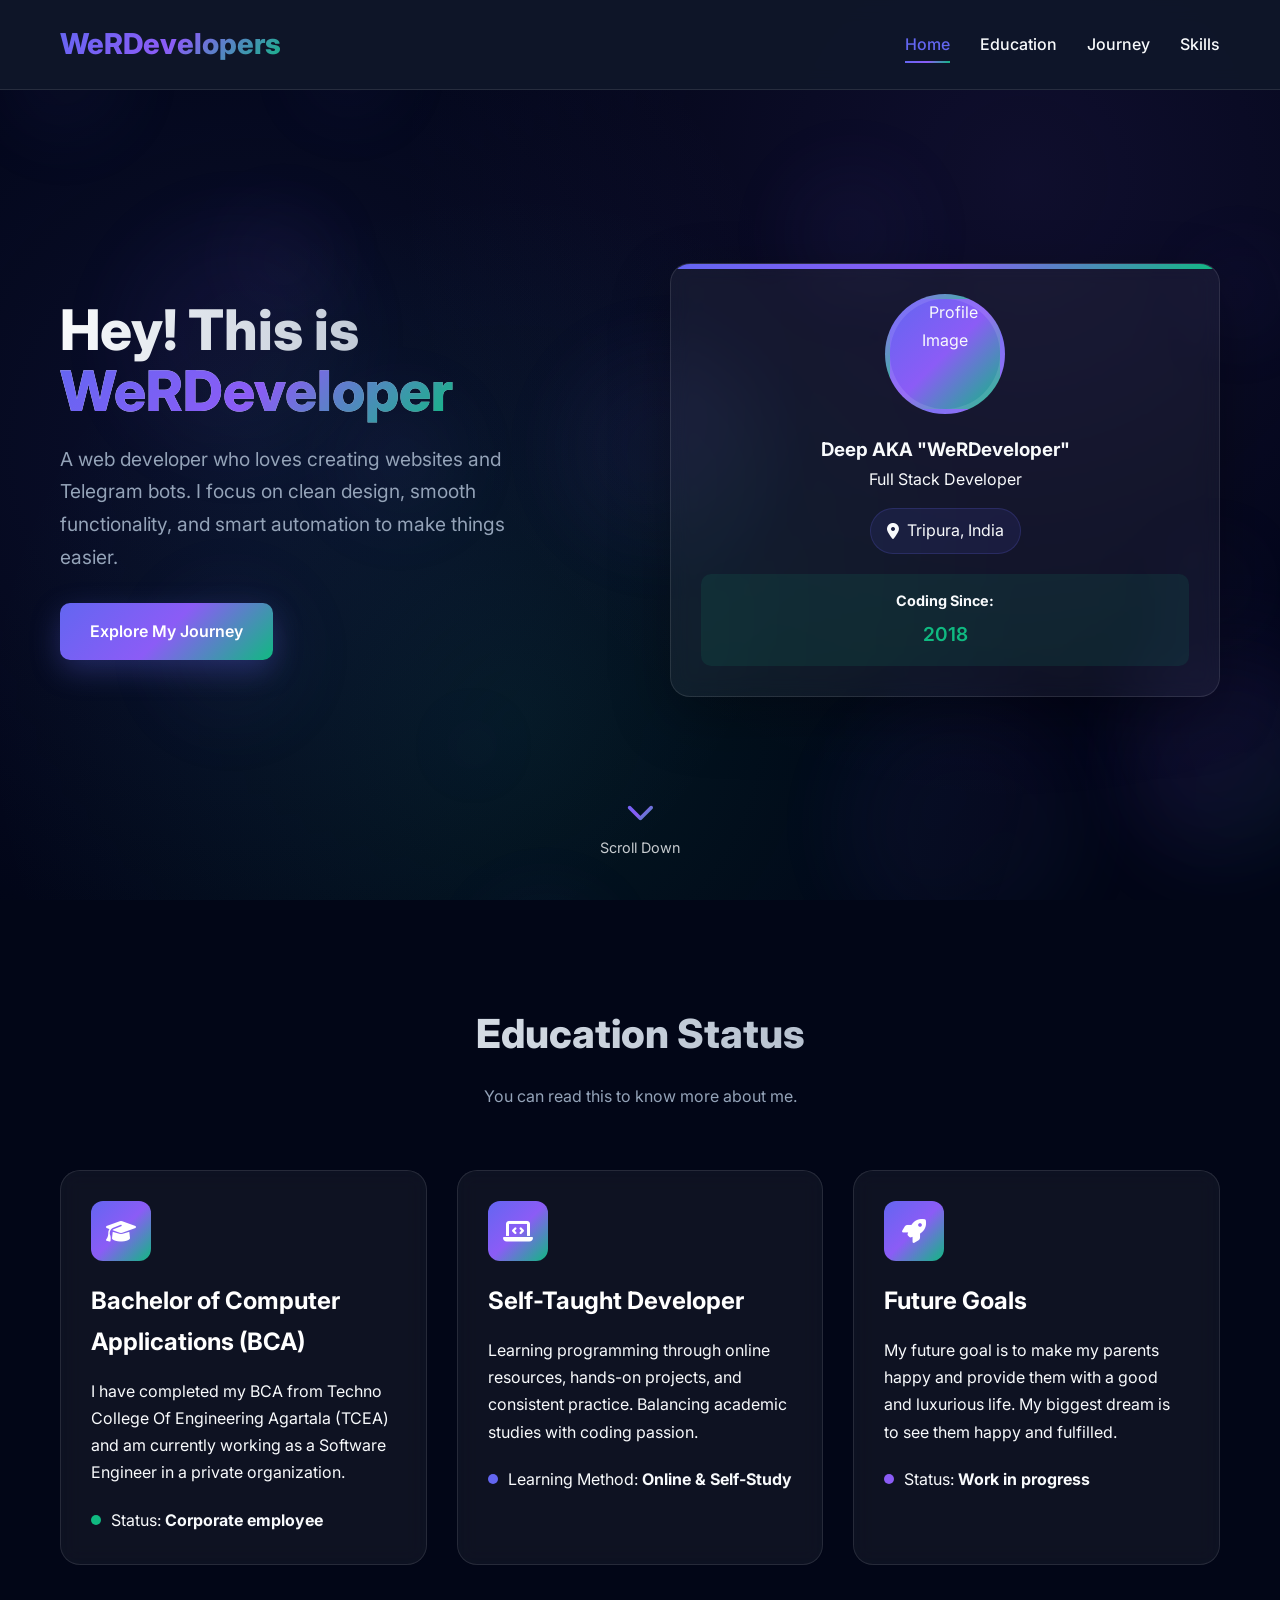
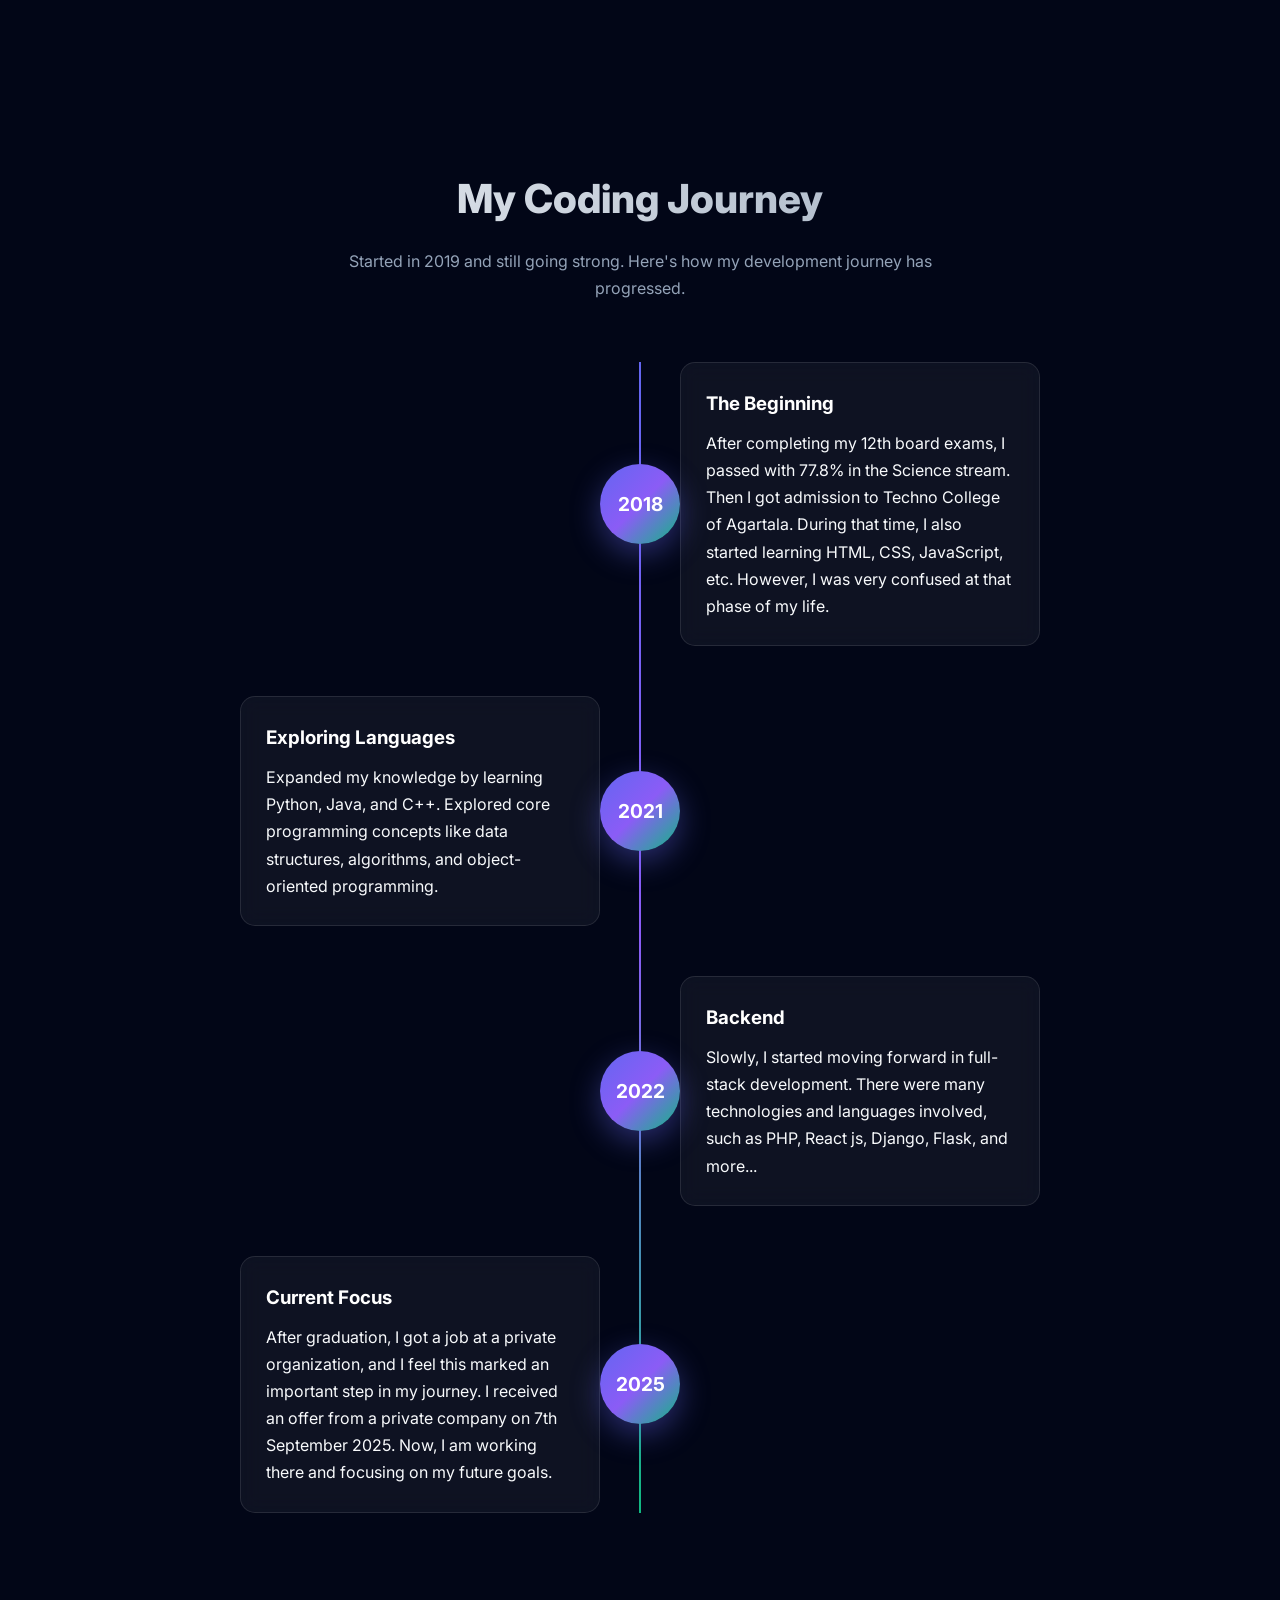
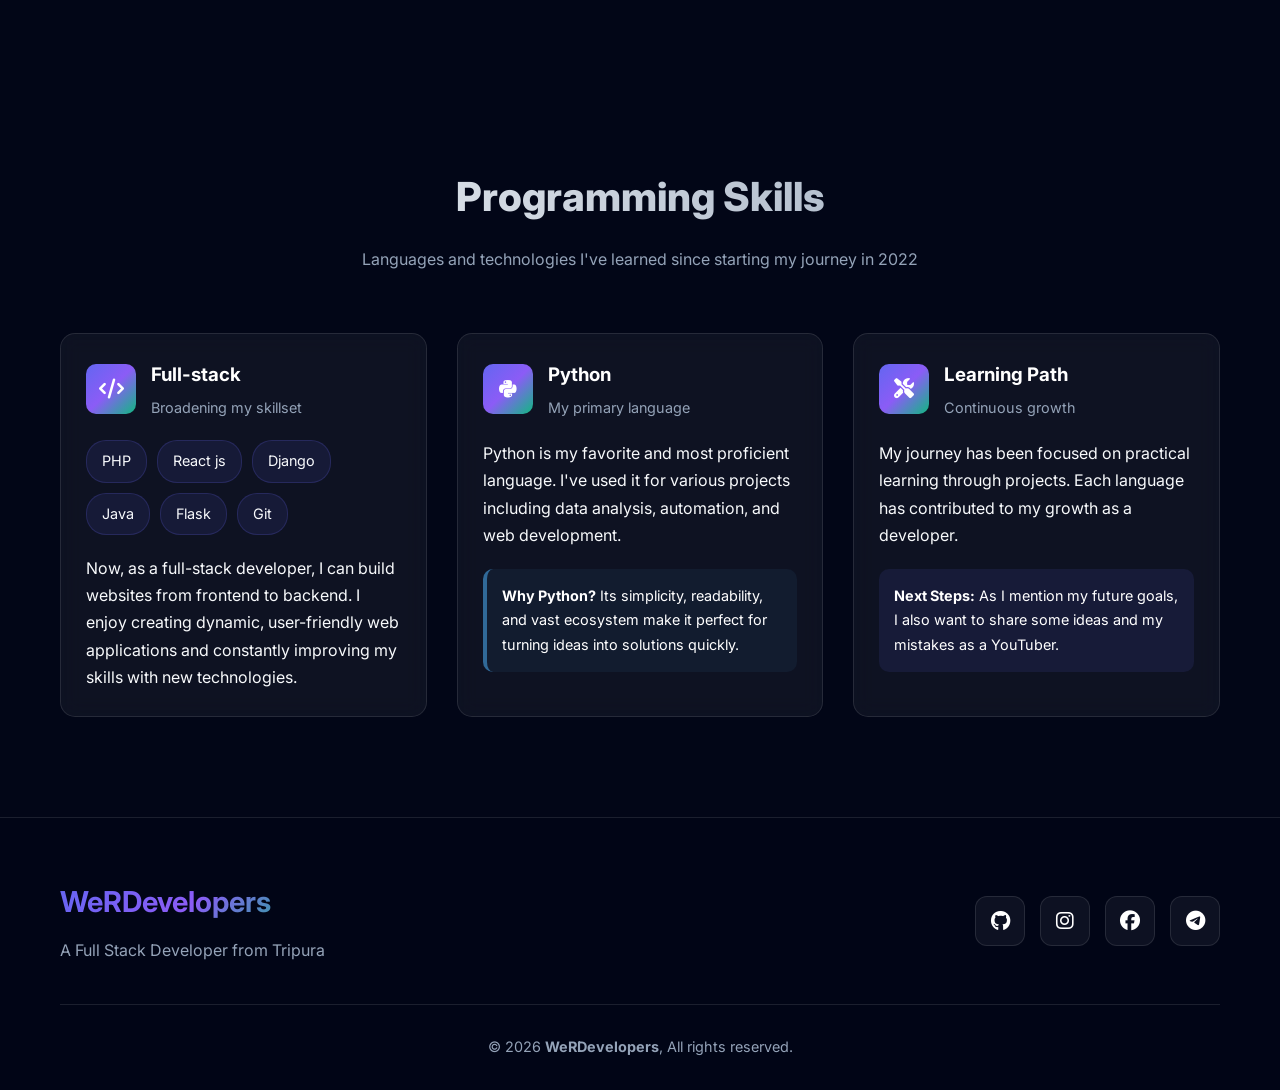
==== index.html @ 5cdbb0df "Add files via upload" ====
<!--This code was created by @WerDeveloper.
Unauthorized copying, distribution, or modification of this code, in whole or in part, is strictly prohibited without prior written permission.
Please do not remove or alter the credit to the original creator. If you wish to use this code for personal or commercial purposes, kindly contact the creator for permissions.
Thank you for respecting the work and effort that went into creating this code. -->

<!DOCTYPE html>
<html lang="en">

<head>
    <meta charset="UTF-8">
    <meta name="viewport" content="width=device-width, initial-scale=1.0">
    <title>WeRdevelopers</title>
    <link rel="icon" type="image/png" href="https://i.ibb.co/QvmxvDz3/6e098dd3-a2f7-4d04-9130-b9952be96389.png">
    <link rel="stylesheet" href="https://cdnjs.cloudflare.com/ajax/libs/font-awesome/6.5.1/css/all.min.css">
    <link href="https://fonts.googleapis.com/css2?family=Inter:wght@300;400;500;600;700;800&display=swap"rel="stylesheet">
    <link rel="stylesheet" href="style.css">
</head>

<body>
    <div class="background-animation"></div>
    <div class="floating-elements" id="floatingElements"></div>
    <nav id="mainNav">
        <div class="container nav-container">
            <a href="#" class="logo">WeRDevelopers</a>
            <div class="nav-links">
                <a href="#home">Home</a>
                <a href="#education">Education</a>
                <a href="#journey">Journey</a>
                <a href="#skills">Skills</a>
            </div>
            <button class="mobile-menu-toggle" id="mobileMenuToggle" aria-label="Toggle mobile menu">
                <span></span>
                <span></span>
                <span></span>
            </button>
        </div>

        <div class="mobile-nav" id="mobileNav">
            <a href="#home" onclick="closeMobileMenu()">
                <i class="fas fa-home"></i> Home
            </a>
            <a href="#education" onclick="closeMobileMenu()">
                <i class="fas fa-graduation-cap"></i> Education
            </a>
            <a href="#journey" onclick="closeMobileMenu()">
                <i class="fas fa-road"></i> Journey
            </a>
            <a href="#skills" onclick="closeMobileMenu()">
                <i class="fas fa-code"></i> Skills
            </a>
        </div>

        <div class="mobile-overlay" id="mobileOverlay" onclick="closeMobileMenu()"></div>
    </nav>

    <section id="home" class="hero">
        <div class="container">
            <div class="hero-content">
                <div class="hero-text fade-in">
                    <h1>Hey! This is <span>WeRDeveloper</span></h1>
                    <p>A web developer who loves creating websites and Telegram bots. I focus on clean design, smooth functionality, and smart automation to make things easier.</p>
                    <a href="#journey" class="cta-button">Explore My Journey</a>
                </div>
                <div class="hero-visual fade-in">
                    <div class="floating-card">
                        <div class="card-content">
                            <div class="profile-avatar">
                                <img src="https://i.ibb.co/QvmxvDz3/6e098dd3-a2f7-4d04-9130-b9952be96389.png" alt="Profile Image">
                            </div>
                            <h3>Deep AKA "WeRDeveloper"</h3>
                            <p>Full Stack Developer</p>
                            <div class="location-chip">
                                <i class="fas fa-map-marker-alt"></i>
                                <span>Tripura, India</span>
                            </div>
                            <div
                                style="margin-top: 20px; padding: 15px; background: rgba(16, 185, 129, 0.1); border-radius: 10px; width: 100%;">
                                <p style="font-size: 0.9rem; margin-bottom: 5px;"><strong>Coding Since:</strong></p>
                                <p style="font-size: 1.2rem; font-weight: 600; color: var(--accent);">2018</p>
                            </div>
                        </div>
                    </div>
                </div>
            </div>
        </div>

        <div class="scroll-down">
            <a href="#education">
                <i class="fas fa-chevron-down"></i>
                <span>Scroll Down</span>
            </a>
        </div>
    </section>

    <section id="education" class="education">
        <div class="container">
            <div class="section-title fade-in">
                <h2>Education Status</h2>
                <p>You can read this to know more about me.</p>
            </div>
            <div class="cards-grid">
                <div class="glass-card fade-in">
                    <div class="card-icon">
                        <i class="fas fa-graduation-cap"></i>
                    </div>
                    <h3 class="card-title">Bachelor of Computer Applications (BCA)</h3>
                    <p>I have completed my BCA from Techno College Of Engineering Agartala (TCEA) and am currently working as a Software Engineer in a private organization.</p>
                    <div style="margin-top: 20px; display: flex; align-items: center; gap: 10px;">
                        <div style="width: 10px; height: 10px; background: var(--accent); border-radius: 50%;"></div>
                        <span>Status: <strong>Corporate employee</strong></span>
                    </div>
                </div>

                <div class="glass-card fade-in">
                    <div class="card-icon">
                        <i class="fas fa-laptop-code"></i>
                    </div>
                    <h3 class="card-title">Self-Taught Developer</h3>
                    <p>Learning programming through online resources, hands-on projects, and consistent practice.
                        Balancing academic studies with coding passion.</p>
                    <div style="margin-top: 20px; display: flex; align-items: center; gap: 10px;">
                        <div style="width: 10px; height: 10px; background: var(--primary); border-radius: 50%;"></div>
                        <span>Learning Method: <strong>Online & Self-Study</strong></span>
                    </div>
                </div>

                <div class="glass-card fade-in">
                    <div class="card-icon">
                        <i class="fas fa-rocket"></i>
                    </div>
                    <h3 class="card-title">Future Goals</h3>
                    <p>My future goal is to make my parents happy and provide them with a good and luxurious life. My biggest dream is to see them happy and fulfilled.</p>
                    <div style="margin-top: 20px; display: flex; align-items: center; gap: 10px;">
                        <div style="width: 10px; height: 10px; background: var(--secondary); border-radius: 50%;"></div>
                        <span>Status: <strong>Work in progress</strong></span>
                    </div>
                </div>

            </div>
        </div>
    </section>

    <section id="journey" class="journey">
        <div class="container">
            <div class="section-title fade-in">
                <h2>My Coding Journey</h2>
                <p>Started in 2019 and still going strong. Here's how my development journey has progressed.</p>
            </div>

            <div class="journey-timeline">
                <div class="timeline-item fade-in">
                    <div class="timeline-year">2018</div>
                    <div class="timeline-content">
                        <h3 style="margin-bottom: 10px; color: white;">The Beginning</h3>
                        <p>After completing my 12th board exams, I passed with 77.8% in the Science stream. Then I got admission to Techno College of Agartala. During that time, I also started learning HTML, CSS, JavaScript, etc. However, I was very confused at that phase of my life.</p>
                    </div>
                </div>
                <div class="timeline-item fade-in">
                    <div class="timeline-year">2021</div>
                    <div class="timeline-content">
                        <h3 style="margin-bottom: 10px; color: white;">Exploring Languages</h3>
                        <p>Expanded my knowledge by learning Python, Java, and C++. Explored core programming concepts
                            like data structures, algorithms, and object-oriented programming.</p>
                    </div>
                </div>
                <div class="timeline-item fade-in">
                    <div class="timeline-year">2022</div>
                    <div class="timeline-content">
                        <h3 style="margin-bottom: 10px; color: white;">Backend</h3>
                        <p>Slowly, I started moving forward in full-stack development. There were many technologies and languages involved, such as PHP, React js, Django, Flask, and more...</p>
                    </div>
                </div>
                <div class="timeline-item fade-in">
                    <div class="timeline-year">2025</div>
                    <div class="timeline-content">
                        <h3 style="margin-bottom: 10px; color: white;">Current Focus</h3>
                        <p>After graduation, I got a job at a private organization, and I feel this marked an important step in my journey. I received an offer from a private company on 7th September 2025. Now, I am working there and focusing on my future goals.</p>
                    </div>
                </div>
            </div>
        </div>
    </section>

    <section id="skills" class="skills">
        <div class="container">
            <div class="section-title fade-in">
                <h2>Programming Skills</h2>
                <p>Languages and technologies I've learned since starting my journey in 2022</p>
            </div>

            <div class="skills-container">

                <div class="skill-category fade-in">
                    <div class="skill-header">
                        <div class="skill-icon">
                            <i class="fas fa-code"></i>
                        </div>
                        <div>
                            <h3 style="color: white; margin-bottom: 5px;">Full-stack</h3>
                            <p style="color: var(--gray); font-size: 0.9rem;">Broadening my skillset</p>
                        </div>
                    </div>
                    <div class="skill-items">
                        <div class="skill-item">PHP</div>
                        <div class="skill-item">React js</div>
                        <div class="skill-item">Django</div>
                        <div class="skill-item">Java</div>
                        <div class="skill-item">Flask</div>
                        <div class="skill-item">Git</div>
                    </div>
                    <p style="margin-top: 20px;">Now, as a full-stack developer, I can build websites from frontend to backend. I enjoy creating dynamic, user-friendly web applications and constantly improving my skills with new technologies.</p>
                </div>

                <div class="skill-category fade-in">
                    <div class="skill-header">
                        <div class="skill-icon">
                            <i class="fab fa-python"></i>
                        </div>
                        <div>
                            <h3 style="color: white; margin-bottom: 5px;">Python</h3>
                            <p style="color: var(--gray); font-size: 0.9rem;">My primary language</p>
                        </div>
                    </div>
                    <p>Python is my favorite and most proficient language. I've used it for various projects including
                        data analysis, automation, and web development.</p>
                    <div
                        style="margin-top: 20px; padding: 15px; background: rgba(48, 105, 152, 0.1); border-radius: 10px; border-left: 4px solid var(--python-blue);">
                        <p style="font-size: 0.9rem; color: white;"><strong>Why Python?</strong> Its simplicity,
                            readability, and vast ecosystem make it perfect for turning ideas into solutions quickly.
                        </p>
                    </div>
                </div>

                <div class="skill-category fade-in">
                    <div class="skill-header">
                        <div class="skill-icon">
                            <i class="fas fa-tools"></i>
                        </div>
                        <div>
                            <h3 style="color: white; margin-bottom: 5px;">Learning Path</h3>
                            <p style="color: var(--gray); font-size: 0.9rem;">Continuous growth</p>
                        </div>
                    </div>
                    <p>My journey has been focused on practical learning through projects. Each language has contributed
                        to my growth as a developer.</p>
                    <div
                        style="margin-top: 20px; padding: 15px; background: rgba(99, 102, 241, 0.1); border-radius: 10px;">
                        <p style="font-size: 0.9rem; color: white;"><strong>Next Steps:</strong> As I mention my future goals, I also want to share some ideas and my mistakes as a YouTuber.</p>
                    </div>
                </div>
            </div>
        </div>
    </section>

    <footer>
        <div class="container">
            <div class="footer-content">
                <div>
                    <h2 style="font-size: 1.8rem; margin-bottom: 10px; background: var(--gradient-1); -webkit-background-clip: text; background-clip: text; color: transparent;">
                        <a href="https://www.youtube.com/@WeRdevelopers" style="text-decoration: none; color: inherit;">WeRDevelopers</a></h2>
                    <p style="color: var(--gray);">A Full Stack Developer from Tripura</p>
                </div>
                <div class="social-links">
                    <a href="#" class="social-link"><i class="fab fa-github"></i></a>
                    <a href="#" class="social-link"><i class="fab fa-instagram"></i></a>
                    <a href="#" class="social-link"><i class="fab fa-facebook"></i></a>
                    <a href="https://telegram.me/WeRdevelopers" class="social-link"><i class="fab fa-telegram"></i></a>
                </div>
            </div>
            <div class="copyright">
                <p>&copy;
                    <script>document.write(new Date().getFullYear())</script> <b>WeRDevelopers</b>, All rights reserved.
                </p>
            </div>
        </div>
    </footer>

    <button class="scroll-to-top" id="scrollToTop" aria-label="Scroll to top">
        <i class="fas fa-chevron-up"></i>
    </button>

<script src="script.js"></script>

</body>
</html>

<!--This code was created by @WerDeveloper.
Unauthorized copying, distribution, or modification of this code, in whole or in part, is strictly prohibited without prior written permission.
Please do not remove or alter the credit to the original creator. If you wish to use this code for personal or commercial purposes, kindly contact the creator for permissions.
Thank you for respecting the work and effort that went into creating this code. -->
---- style.css ----
/* This code was created by @WerDeveloper.
Unauthorized copying, distribution, or modification of this code, in whole or in part, is strictly prohibited without prior written permission.
Please do not remove or alter the credit to the original creator. If you wish to use this code for personal or commercial purposes, kindly contact the creator for permissions.
Thank you for respecting the work and effort that went into creating this code. */

:root {
    --primary: #6366f1;
    --primary-dark: #4f46e5;
    --secondary: #8b5cf6;
    --accent: #10b981;
    --dark: #0f172a;
    --darker: #020617;
    --light: #f8fafc;
    --gray: #94a3b8;
    --glass: rgba(255, 255, 255, 0.05);
    --glass-border: rgba(255, 255, 255, 0.1);
    --python-yellow: #ffd43b;
    --python-blue: #306998;
    --gradient-1: linear-gradient(135deg, #6366f1, #8b5cf6, #10b981);
    --gradient-2: linear-gradient(135deg, rgba(99, 102, 241, 0.1), rgba(139, 92, 246, 0.1));
}

* {
    margin: 0;
    padding: 0;
    box-sizing: border-box;
}

html {
    scroll-behavior: smooth;
}

body {
    font-family: 'Inter', sans-serif;
    background-color: var(--darker);
    color: var(--light);
    line-height: 1.7;
    overflow-x: hidden;
}

#securityPopup {
    position: fixed;
    top: 50%;
    left: 50%;
    transform: translate(-50%, -50%);
    background: var(--dark);
    border: 2px solid var(--primary);
    border-radius: 15px;
    padding: 30px;
    z-index: 99999;
    box-shadow: 0 20px 60px rgba(0, 0, 0, 0.5);
    backdrop-filter: blur(10px);
    width: 90%;
    max-width: 400px;
    text-align: center;
    animation: popupFadeIn 0.3s ease-out;
}

#securityPopupOverlay {
    position: fixed;
    top: 0;
    left: 0;
    width: 100%;
    height: 100%;
    background: rgba(0, 0, 0, 0.7);
    backdrop-filter: blur(5px);
    z-index: 99998;
    animation: overlayFadeIn 0.3s ease-out;
}

@keyframes popupFadeIn {
    from {
        opacity: 0;
        transform: translate(-50%, -50%) scale(0.9);
    }

    to {
        opacity: 1;
        transform: translate(-50%, -50%) scale(1);
    }
}

@keyframes overlayFadeIn {
    from {
        opacity: 0;
    }

    to {
        opacity: 1;
    }
}

.background-animation {
    position: fixed;
    top: 0;
    left: 0;
    width: 100%;
    height: 100%;
    z-index: -1;
    background: radial-gradient(circle at 20% 50%, rgba(99, 102, 241, 0.1) 0%, transparent 50%),
        radial-gradient(circle at 80% 20%, rgba(139, 92, 246, 0.1) 0%, transparent 50%),
        radial-gradient(circle at 40% 80%, rgba(16, 185, 129, 0.1) 0%, transparent 50%);
}

.floating-elements {
    position: fixed;
    top: 0;
    left: 0;
    width: 100%;
    height: 100%;
    z-index: -1;
    overflow: hidden;
}

.floating-element {
    position: absolute;
    border-radius: 50%;
    background: var(--gradient-1);
    opacity: 0.05;
    filter: blur(40px);
}

.container {
    max-width: 1200px;
    margin: 0 auto;
    padding: 0 20px;
}

nav {
    position: fixed;
    top: 0;
    width: 100%;
    z-index: 1000;
    padding: 20px 0;
    background: rgba(15, 23, 42, 0.95);
    backdrop-filter: blur(10px);
    border-bottom: 1px solid var(--glass-border);
    transition: all 0.3s ease;
}

nav.scrolled {
    background: rgba(15, 23, 42, 0.98);
    box-shadow: 0 5px 20px rgba(0, 0, 0, 0.2);
    padding: 15px 0;
}

.nav-container {
    display: flex;
    justify-content: space-between;
    align-items: center;
}

.logo {
    font-weight: 800;
    font-size: 1.8rem;
    background: var(--gradient-1);
    -webkit-background-clip: text;
    background-clip: text;
    color: transparent;
    text-decoration: none;
    z-index: 1001;
}

.nav-links {
    display: flex;
    gap: 30px;
}

.nav-links a {
    color: var(--light);
    text-decoration: none;
    font-weight: 500;
    transition: all 0.3s ease;
    position: relative;
    padding: 5px 0;
}

.nav-links a:hover {
    color: var(--primary);
}

.nav-links a::after {
    content: '';
    position: absolute;
    bottom: 0;
    left: 0;
    width: 0;
    height: 2px;
    background: var(--gradient-1);
    transition: width 0.3s ease;
}

.nav-links a:hover::after {
    width: 100%;
}

.mobile-menu-toggle {
    display: none;
    flex-direction: column;
    justify-content: space-between;
    width: 30px;
    height: 21px;
    background: transparent;
    border: none;
    cursor: pointer;
    padding: 0;
    z-index: 1001;
}

.mobile-menu-toggle span {
    width: 100%;
    height: 3px;
    background: var(--light);
    border-radius: 3px;
    transition: all 0.3s ease;
}

.mobile-menu-toggle.active span:nth-child(1) {
    transform: rotate(45deg) translate(6px, 6px);
}

.mobile-menu-toggle.active span:nth-child(2) {
    opacity: 0;
}

.mobile-menu-toggle.active span:nth-child(3) {
    transform: rotate(-45deg) translate(6px, -6px);
}

.mobile-nav {
    position: fixed;
    top: 0;
    right: -100%;
    width: 280px;
    height: 100vh;
    background: rgba(15, 23, 42, 0.98);
    backdrop-filter: blur(10px);
    border-left: 1px solid var(--glass-border);
    padding: 100px 30px 40px;
    z-index: 1000;
    transition: right 0.4s cubic-bezier(0.4, 0, 0.2, 1);
    display: flex;
    flex-direction: column;
    gap: 25px;
}

.mobile-nav.active {
    right: 0;
}

.mobile-nav a {
    color: var(--light);
    text-decoration: none;
    font-size: 1.2rem;
    font-weight: 500;
    padding: 12px 20px;
    border-radius: 10px;
    transition: all 0.3s ease;
    display: flex;
    align-items: center;
    gap: 15px;
}

.mobile-nav a i {
    width: 25px;
    text-align: center;
    color: var(--primary);
}

.mobile-nav a:hover {
    background: rgba(99, 102, 241, 0.1);
    color: var(--primary);
    transform: translateX(5px);
}

.mobile-overlay {
    position: fixed;
    top: 0;
    left: 0;
    width: 100%;
    height: 100%;
    background: rgba(0, 0, 0, 0.5);
    backdrop-filter: blur(3px);
    z-index: 999;
    opacity: 0;
    visibility: hidden;
    transition: all 0.3s ease;
}

.mobile-overlay.active {
    opacity: 1;
    visibility: visible;
}

.hero {
    padding: 160px 0 100px;
    position: relative;
    min-height: 100vh;
    display: flex;
    align-items: center;
}

.hero-content {
    display: grid;
    grid-template-columns: 1fr 1fr;
    gap: 60px;
    align-items: center;
}

.hero-text h1 {
    font-size: 3.5rem;
    font-weight: 800;
    line-height: 1.1;
    margin-bottom: 20px;
    background: linear-gradient(to right, #f8fafc, #94a3b8);
    -webkit-background-clip: text;
    background-clip: text;
    color: transparent;
}

.hero-text h1 span {
    background: var(--gradient-1);
    -webkit-background-clip: text;
    background-clip: text;
    color: transparent;
}

.hero-text p {
    font-size: 1.2rem;
    color: var(--gray);
    margin-bottom: 30px;
    max-width: 90%;
}

.cta-button {
    display: inline-block;
    padding: 15px 30px;
    background: var(--gradient-1);
    color: white;
    text-decoration: none;
    border-radius: 10px;
    font-weight: 600;
    font-size: 1rem;
    transition: all 0.3s ease;
    box-shadow: 0 10px 30px rgba(99, 102, 241, 0.3);
    border: none;
    cursor: pointer;
}

.cta-button:hover {
    transform: translateY(-5px);
    box-shadow: 0 15px 40px rgba(99, 102, 241, 0.4);
}

.hero-visual {
    position: relative;
}

.floating-card {
    background: var(--glass);
    backdrop-filter: blur(10px);
    border-radius: 20px;
    padding: 30px;
    border: 1px solid var(--glass-border);
    box-shadow: 0 20px 60px rgba(0, 0, 0, 0.3);
    position: relative;
    overflow: hidden;
}

.floating-card::before {
    content: '';
    position: absolute;
    top: 0;
    left: 0;
    width: 100%;
    height: 5px;
    background: var(--gradient-1);
}

.card-content {
    display: flex;
    flex-direction: column;
    align-items: center;
    text-align: center;
}

.profile-avatar {
    width: 120px;
    height: 120px;
    border-radius: 50%;
    background: var(--gradient-1); /* optional gradient background */
    display: flex;
    align-items: center;
    justify-content: center;
    margin-bottom: 20px;
    border: 5px solid rgba(255, 255, 255, 0.1);
    overflow: hidden;
    transition: all 0.3s ease;
}

.profile-avatar img {
    width: 100%;
    height: 100%;
    border-radius: 50%;
    object-fit: cover;
    transition: all 0.3s ease;
}

/* Glowing effect on hover */
.profile-avatar:hover img {
    box-shadow: 0 0 20px 5px rgba(255, 255, 255, 0.7);
    transform: scale(1.05);
}


.location-chip {
    display: inline-flex;
    align-items: center;
    gap: 8px;
    background: rgba(99, 102, 241, 0.1);
    padding: 8px 16px;
    border-radius: 30px;
    margin-top: 15px;
    border: 1px solid rgba(99, 102, 241, 0.2);
}

.scroll-down {
    position: absolute;
    bottom: 40px;
    left: 50%;
    transform: translateX(-50%);
    z-index: 10;
    animation: bounce 2s infinite;
    transition: opacity 0.5s ease, visibility 0.5s ease, transform 0.5s ease;
}

.scroll-down a {
    display: flex;
    flex-direction: column;
    align-items: center;
    text-decoration: none;
    color: var(--light);
    transition: all 0.3s ease;
}

.scroll-down i {
    font-size: 1.8rem;
    margin-bottom: 10px;
    background: var(--gradient-1);
    -webkit-background-clip: text;
    background-clip: text;
    color: transparent;
}

.scroll-down span {
    font-size: 0.9rem;
    opacity: 0.8;
}

.scroll-down:hover i {
    transform: translateY(5px);
}

@keyframes bounce {

    0%,
    20%,
    50%,
    80%,
    100% {
        transform: translateX(-50%) translateY(0);
    }

    40% {
        transform: translateX(-50%) translateY(-10px);
    }

    60% {
        transform: translateX(-50%) translateY(-5px);
    }
}

.scroll-to-top {
    position: fixed;
    bottom: 30px;
    right: 30px;
    width: 50px;
    height: 50px;
    background: var(--gradient-1);
    border-radius: 50%;
    display: flex;
    align-items: center;
    justify-content: center;
    color: white;
    font-size: 1.3rem;
    cursor: pointer;
    z-index: 999;
    opacity: 0;
    visibility: hidden;
    transform: translateY(20px);
    transition: all 0.4s ease;
    box-shadow: 0 5px 15px rgba(99, 102, 241, 0.3);
    border: none;
}

.scroll-to-top.visible {
    opacity: 1;
    visibility: visible;
    transform: translateY(0);
}

.scroll-to-top:hover {
    transform: translateY(-5px);
    box-shadow: 0 10px 20px rgba(99, 102, 241, 0.4);
}

section {
    padding: 100px 0;
    position: relative;
}

.section-title {
    text-align: center;
    margin-bottom: 60px;
}

.section-title h2 {
    font-size: 2.5rem;
    font-weight: 800;
    margin-bottom: 15px;
    background: linear-gradient(to right, #f8fafc, #94a3b8);
    -webkit-background-clip: text;
    background-clip: text;
    color: transparent;
}

.section-title p {
    color: var(--gray);
    max-width: 600px;
    margin: 0 auto;
}

.cards-grid {
    display: grid;
    grid-template-columns: repeat(auto-fill, minmax(350px, 1fr));
    gap: 30px;
}

.glass-card {
    background: var(--glass);
    backdrop-filter: blur(10px);
    border-radius: 20px;
    padding: 30px;
    border: 1px solid var(--glass-border);
    transition: all 0.4s ease;
    position: relative;
    overflow: hidden;
}

.glass-card::before {
    content: '';
    position: absolute;
    top: 0;
    left: 0;
    width: 100%;
    height: 100%;
    background: var(--gradient-2);
    opacity: 0;
    transition: opacity 0.4s ease;
}

.glass-card:hover::before {
    opacity: 1;
}

.glass-card:hover {
    transform: translateY(-10px);
    border-color: rgba(99, 102, 241, 0.3);
}

.card-icon {
    width: 60px;
    height: 60px;
    border-radius: 12px;
    background: var(--gradient-1);
    display: flex;
    align-items: center;
    justify-content: center;
    font-size: 24px;
    margin-bottom: 20px;
    color: white;
}

.card-title {
    font-size: 1.5rem;
    font-weight: 700;
    margin-bottom: 15px;
    color: white;
}

.journey-timeline {
    position: relative;
    max-width: 800px;
    margin: 0 auto;
}

.journey-timeline::before {
    content: '';
    position: absolute;
    left: 50%;
    top: 0;
    bottom: 0;
    width: 2px;
    background: var(--gradient-1);
    transform: translateX(-50%);
}

.timeline-item {
    display: flex;
    margin-bottom: 50px;
    position: relative;
}

.timeline-item:nth-child(odd) {
    flex-direction: row-reverse;
}

.timeline-content {
    background: var(--glass);
    backdrop-filter: blur(10px);
    border-radius: 15px;
    padding: 25px;
    width: calc(50% - 40px);
    border: 1px solid var(--glass-border);
    position: relative;
}

.timeline-item:nth-child(odd) .timeline-content {
    margin-left: 40px;
}

.timeline-item:nth-child(even) .timeline-content {
    margin-right: 40px;
}

.timeline-year {
    position: absolute;
    top: 50%;
    width: 80px;
    height: 80px;
    border-radius: 50%;
    background: var(--gradient-1);
    display: flex;
    align-items: center;
    justify-content: center;
    font-weight: 700;
    font-size: 1.2rem;
    color: white;
    z-index: 1;
    transform: translateY(-50%);
    box-shadow: 0 10px 30px rgba(99, 102, 241, 0.4);
}

.timeline-item:nth-child(odd) .timeline-year {
    left: calc(50% - 40px);
}

.timeline-item:nth-child(even) .timeline-year {
    right: calc(50% - 40px);
}

/* Skills Section */
.skills-container {
    display: grid;
    grid-template-columns: repeat(auto-fill, minmax(300px, 1fr));
    gap: 30px;
}

.skill-category {
    background: var(--glass);
    backdrop-filter: blur(10px);
    border-radius: 15px;
    padding: 25px;
    border: 1px solid var(--glass-border);
}

.skill-header {
    display: flex;
    align-items: center;
    gap: 15px;
    margin-bottom: 20px;
}

.skill-icon {
    width: 50px;
    height: 50px;
    border-radius: 10px;
    background: var(--gradient-1);
    display: flex;
    align-items: center;
    justify-content: center;
    font-size: 20px;
    color: white;
}

.skill-items {
    display: flex;
    flex-wrap: wrap;
    gap: 10px;
}

.skill-item {
    background: rgba(99, 102, 241, 0.1);
    padding: 8px 15px;
    border-radius: 20px;
    font-size: 0.9rem;
    border: 1px solid rgba(99, 102, 241, 0.2);
    transition: all 0.3s ease;
}

.skill-item:hover {
    background: rgba(99, 102, 241, 0.2);
    transform: translateY(-3px);
}

.skill-item.python {
    background: linear-gradient(135deg, rgba(48, 105, 152, 0.2), rgba(255, 212, 59, 0.2));
    border-color: rgba(48, 105, 152, 0.3);
}

footer {
    background: rgba(2, 6, 23, 0.8);
    padding: 60px 0 30px;
    border-top: 1px solid var(--glass-border);
}

.footer-content {
    display: flex;
    justify-content: space-between;
    align-items: center;
    margin-bottom: 40px;
}

.social-links {
    display: flex;
    justify-content: center;
    align-items: center;
    gap: 15px;
}

.social-link {
    width: 50px;
    height: 50px;
    border-radius: 12px;
    background: var(--glass);
    display: flex;
    align-items: center;
    justify-content: center;
    color: white;
    font-size: 20px;
    transition: all 0.3s ease;
    border: 1px solid var(--glass-border);
}

.social-link:hover {
    background: var(--gradient-1);
    transform: translateY(-5px);
}

.copyright {
    text-align: center;
    color: var(--gray);
    font-size: 0.9rem;
    padding-top: 30px;
    border-top: 1px solid var(--glass-border);
}

@media (max-width: 1024px) {
    .hero-text h1 {
        font-size: 2.8rem;
    }

    .section-title h2 {
        font-size: 2.2rem;
    }

    .cards-grid,
    .skills-container {
        grid-template-columns: repeat(auto-fill, minmax(300px, 1fr));
    }

    .scroll-to-top {
        bottom: 20px;
        right: 20px;
    }
}

@media (max-width: 768px) {
    .mobile-menu-toggle {
        display: flex;
    }

    .nav-links {
        display: none;
    }

    .hero {
        padding: 140px 0 80px;
        min-height: 90vh;
    }

    .hero-content {
        grid-template-columns: 1fr;
        gap: 40px;
        text-align: center;
    }

    .hero-text h1 {
        font-size: 2.5rem;
    }

    .hero-text p {
        max-width: 100%;
        font-size: 1.1rem;
    }

    .scroll-down {
        bottom: 30px;
    }

    .scroll-down i {
        font-size: 1.5rem;
    }

    section {
        padding: 80px 0;
    }

    .section-title h2 {
        font-size: 2rem;
    }

    .section-title p {
        padding: 0 15px;
    }

    .cards-grid,
    .skills-container {
        grid-template-columns: 1fr;
    }

    .glass-card {
        padding: 25px;
    }

    .journey-timeline::before {
        left: 30px;
    }

    .timeline-item {
        flex-direction: row !important;
        margin-bottom: 40px;
    }

    .timeline-content {
        width: calc(100% - 100px);
        margin-left: 100px !important;
        margin-right: 0 !important;
    }

    .timeline-year {
        left: 30px !important;
        right: auto !important;
        transform: translateY(-50%);
        width: 70px;
        height: 70px;
        font-size: 1rem;
    }

    .footer-content {
        flex-direction: column;
        gap: 30px;
        text-align: center;
    }

    .scroll-to-top {
        width: 45px;
        height: 45px;
        font-size: 1.1rem;
    }
}

@media (max-width: 480px) {
    .hero {
        padding: 120px 0 60px;
        min-height: 85vh;
    }

    .hero-text h1 {
        font-size: 2rem;
    }

    .hero-text p {
        font-size: 1rem;
    }

    .floating-card {
        padding: 20px;
    }

    .profile-avatar {
        width: 100px;
        height: 100px;
        font-size: 40px;
    }

    .section-title h2 {
        font-size: 1.8rem;
    }

    .card-title {
        font-size: 1.3rem;
    }

    .glass-card {
        padding: 20px;
    }

    .timeline-content {
        padding: 20px;
    }

    .mobile-nav {
        width: 100%;
        padding: 100px 20px 40px;
    }

    .scroll-to-top {
        bottom: 15px;
        right: 15px;
        width: 40px;
        height: 40px;
        font-size: 1rem;
    }
}

a,
a:link,
a:visited,
a:hover,
a:active {
    text-decoration: none;
}

.fade-in {
    opacity: 0;
    transform: translateY(30px);
    transition: opacity 0.8s ease, transform 0.8s ease;
}

.fade-in.visible {
    opacity: 1;
    transform: translateY(0);

}

/* This code was created by @WerDeveloper.
Unauthorized copying, distribution, or modification of this code, in whole or in part, is strictly prohibited without prior written permission.
Please do not remove or alter the credit to the original creator. If you wish to use this code for personal or commercial purposes, kindly contact the creator for permissions.
Thank you for respecting the work and effort that went into creating this code. */
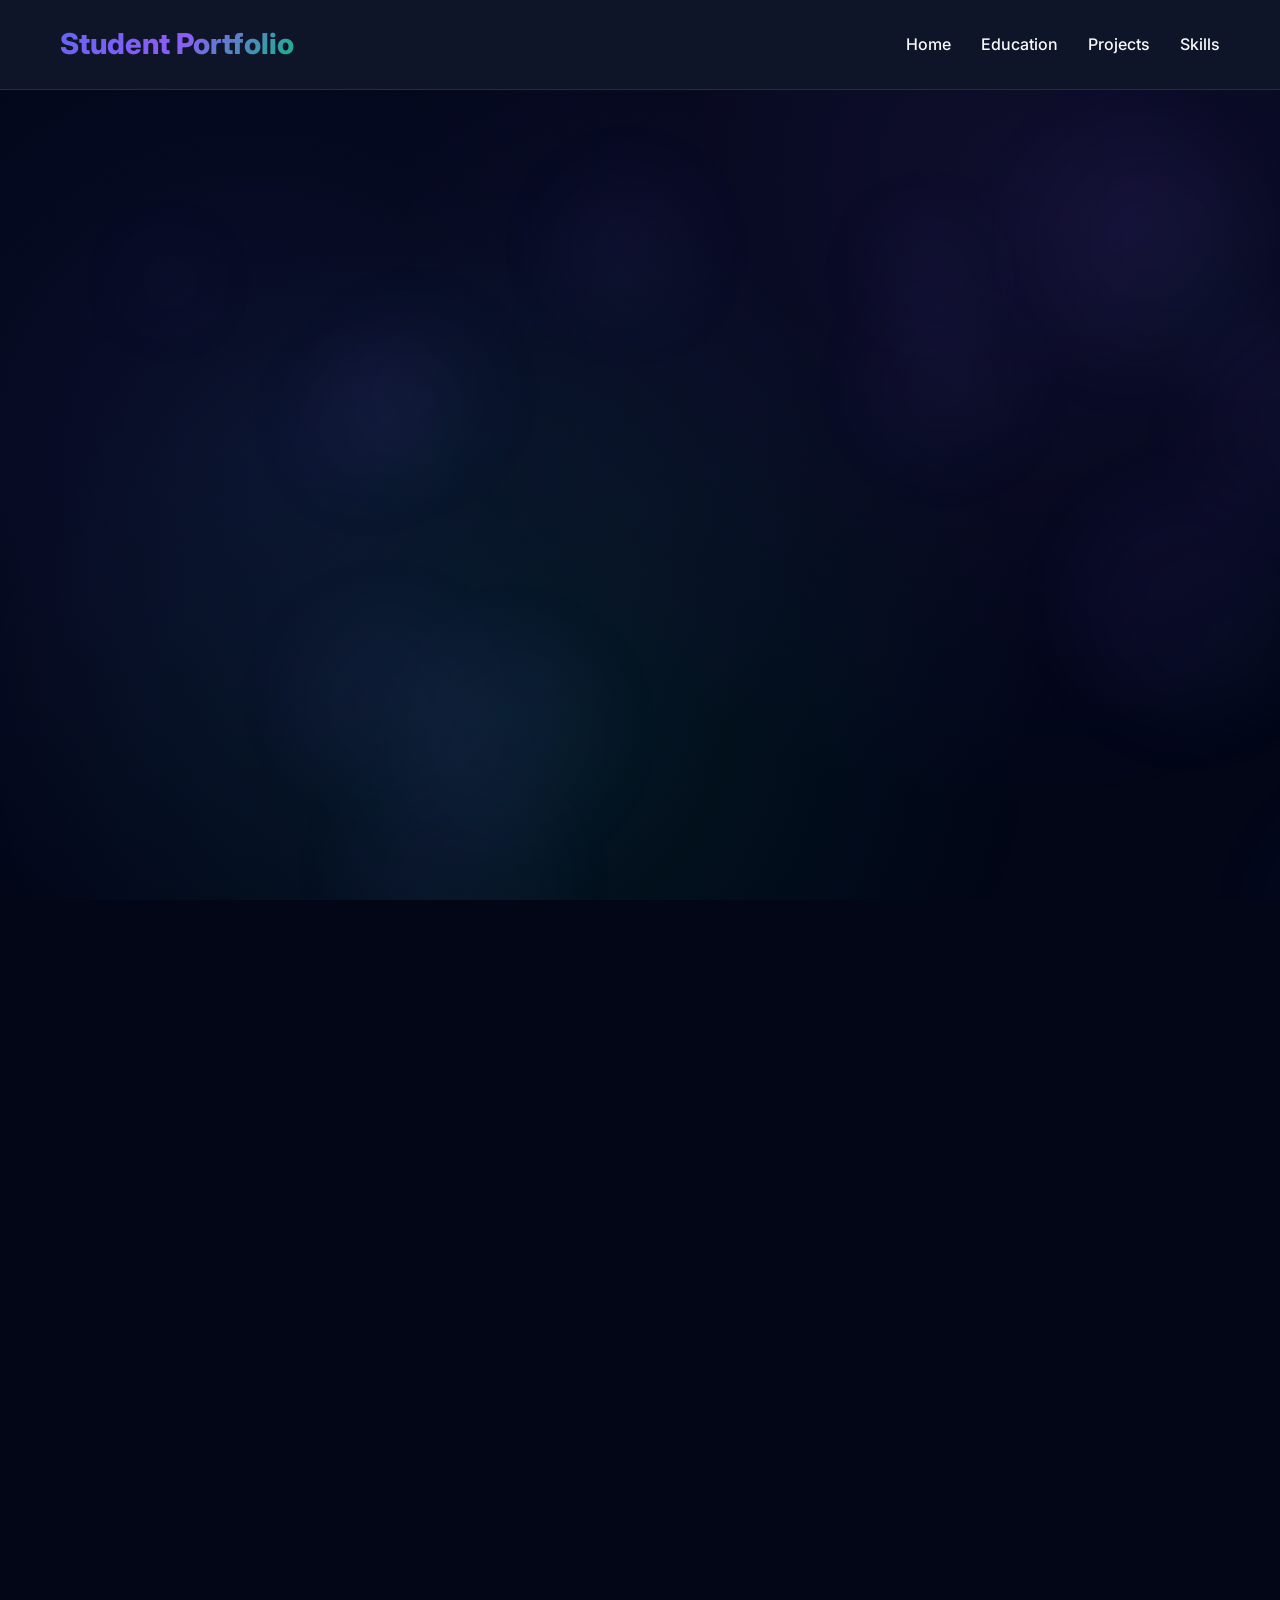
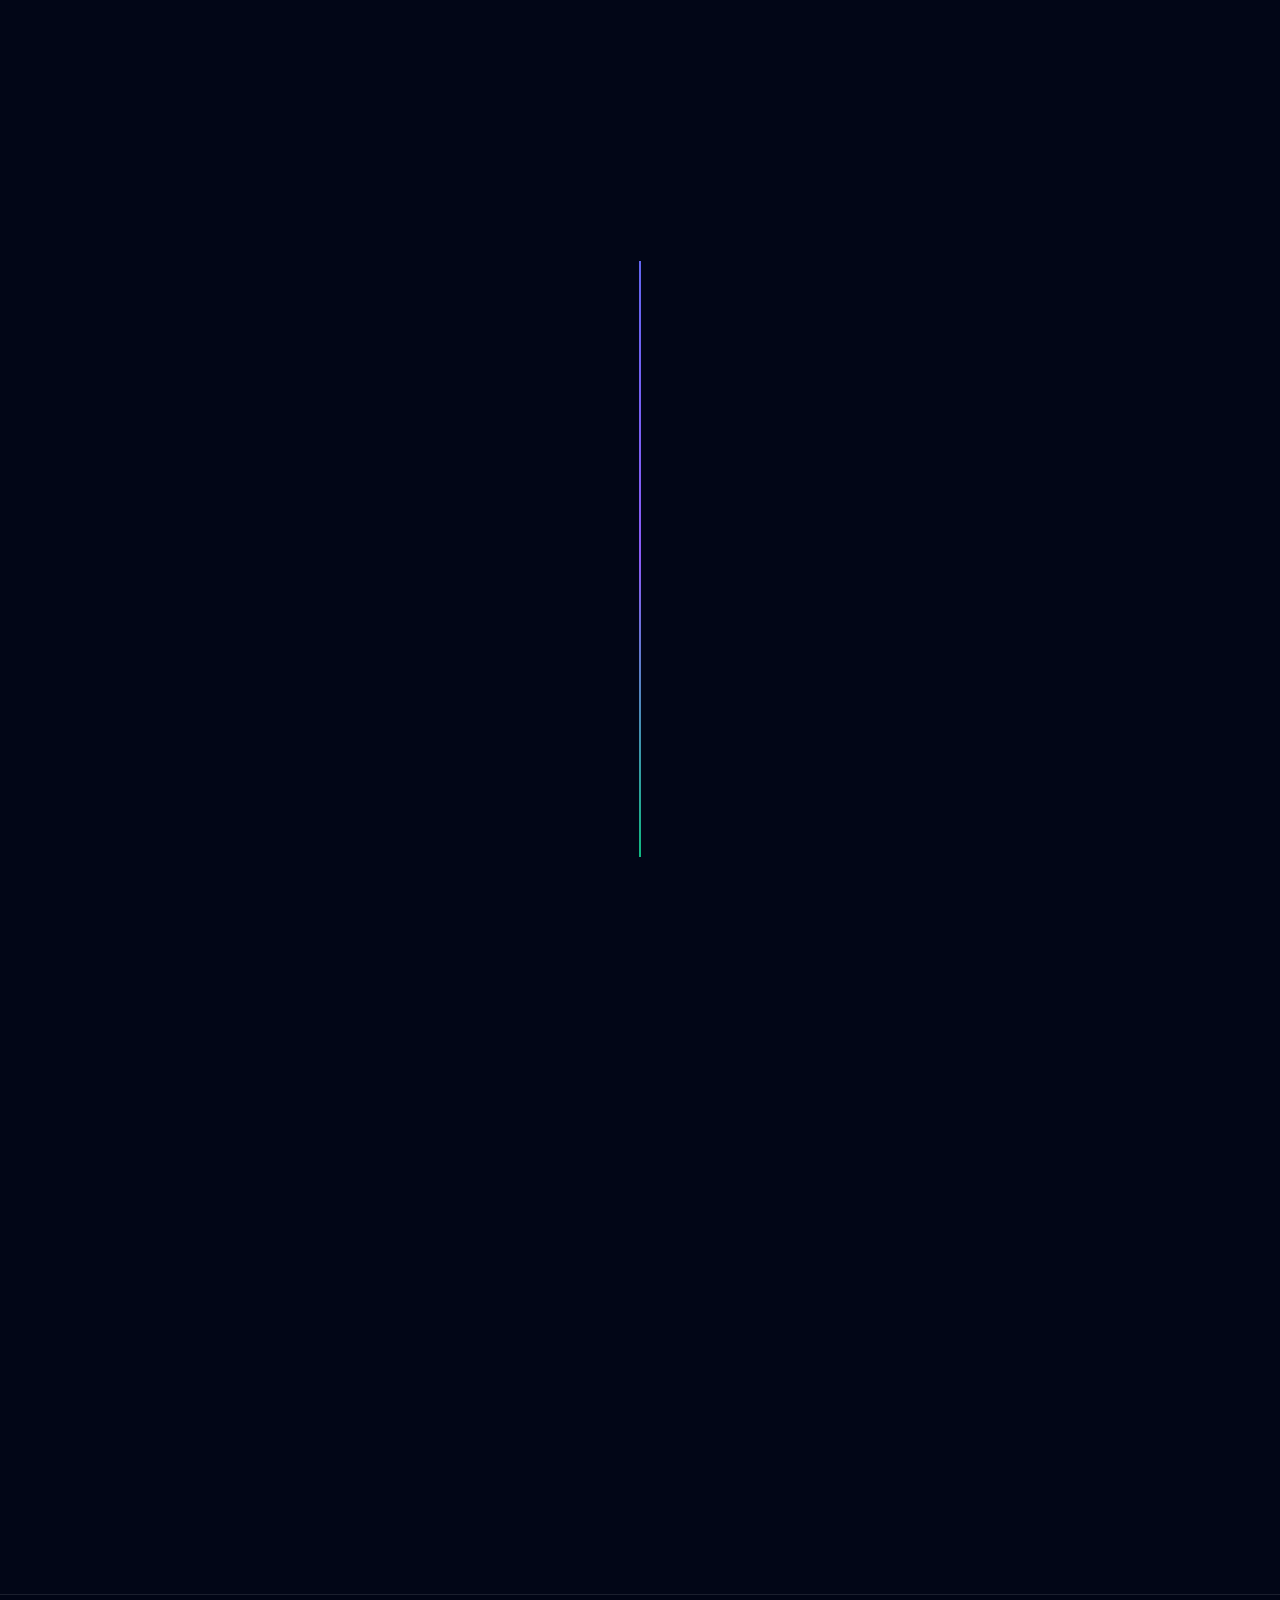
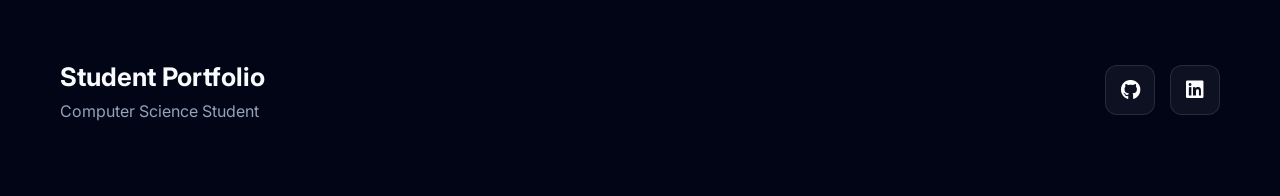
==== commit 98d060a5: "Revise index.html for student portfolio Updated the portfolio layout and content to reflect a studen" ====
--- a/index.html
+++ b/index.html
@@ -1,290 +1,330 @@
-<!--This code was created by @WerDeveloper.
-Unauthorized copying, distribution, or modification of this code, in whole or in part, is strictly prohibited without prior written permission.
-Please do not remove or alter the credit to the original creator. If you wish to use this code for personal or commercial purposes, kindly contact the creator for permissions.
-Thank you for respecting the work and effort that went into creating this code. -->
-
 <!DOCTYPE html>
 <html lang="en">
 
 <head>
-    <meta charset="UTF-8">
-    <meta name="viewport" content="width=device-width, initial-scale=1.0">
-    <title>WeRdevelopers</title>
-    <link rel="icon" type="image/png" href="https://i.ibb.co/QvmxvDz3/6e098dd3-a2f7-4d04-9130-b9952be96389.png">
-    <link rel="stylesheet" href="https://cdnjs.cloudflare.com/ajax/libs/font-awesome/6.5.1/css/all.min.css">
-    <link href="https://fonts.googleapis.com/css2?family=Inter:wght@300;400;500;600;700;800&display=swap"rel="stylesheet">
-    <link rel="stylesheet" href="style.css">
+<meta charset="UTF-8">
+<meta name="viewport" content="width=device-width, initial-scale=1.0">
+
+<title>Student Portfolio</title>
+
+<link rel="icon" type="image/png" href="https://cdn-icons-png.flaticon.com/512/3135/3135755.png">
+
+<link rel="stylesheet"
+href="https://cdnjs.cloudflare.com/ajax/libs/font-awesome/6.5.1/css/all.min.css">
+
+<link href="https://fonts.googleapis.com/css2?family=Inter:wght@300;400;500;600;700;800&display=swap"
+rel="stylesheet">
+
+<link rel="stylesheet" href="style.css">
 </head>
 
 <body>
-    <div class="background-animation"></div>
-    <div class="floating-elements" id="floatingElements"></div>
-    <nav id="mainNav">
-        <div class="container nav-container">
-            <a href="#" class="logo">WeRDevelopers</a>
-            <div class="nav-links">
-                <a href="#home">Home</a>
-                <a href="#education">Education</a>
-                <a href="#journey">Journey</a>
-                <a href="#skills">Skills</a>
-            </div>
-            <button class="mobile-menu-toggle" id="mobileMenuToggle" aria-label="Toggle mobile menu">
-                <span></span>
-                <span></span>
-                <span></span>
-            </button>
-        </div>
-
-        <div class="mobile-nav" id="mobileNav">
-            <a href="#home" onclick="closeMobileMenu()">
-                <i class="fas fa-home"></i> Home
-            </a>
-            <a href="#education" onclick="closeMobileMenu()">
-                <i class="fas fa-graduation-cap"></i> Education
-            </a>
-            <a href="#journey" onclick="closeMobileMenu()">
-                <i class="fas fa-road"></i> Journey
-            </a>
-            <a href="#skills" onclick="closeMobileMenu()">
-                <i class="fas fa-code"></i> Skills
-            </a>
-        </div>
-
-        <div class="mobile-overlay" id="mobileOverlay" onclick="closeMobileMenu()"></div>
-    </nav>
-
-    <section id="home" class="hero">
-        <div class="container">
-            <div class="hero-content">
-                <div class="hero-text fade-in">
-                    <h1>Hey! This is <span>WeRDeveloper</span></h1>
-                    <p>A web developer who loves creating websites and Telegram bots. I focus on clean design, smooth functionality, and smart automation to make things easier.</p>
-                    <a href="#journey" class="cta-button">Explore My Journey</a>
-                </div>
-                <div class="hero-visual fade-in">
-                    <div class="floating-card">
-                        <div class="card-content">
-                            <div class="profile-avatar">
-                                <img src="https://i.ibb.co/QvmxvDz3/6e098dd3-a2f7-4d04-9130-b9952be96389.png" alt="Profile Image">
-                            </div>
-                            <h3>Deep AKA "WeRDeveloper"</h3>
-                            <p>Full Stack Developer</p>
-                            <div class="location-chip">
-                                <i class="fas fa-map-marker-alt"></i>
-                                <span>Tripura, India</span>
-                            </div>
-                            <div
-                                style="margin-top: 20px; padding: 15px; background: rgba(16, 185, 129, 0.1); border-radius: 10px; width: 100%;">
-                                <p style="font-size: 0.9rem; margin-bottom: 5px;"><strong>Coding Since:</strong></p>
-                                <p style="font-size: 1.2rem; font-weight: 600; color: var(--accent);">2018</p>
-                            </div>
-                        </div>
-                    </div>
-                </div>
-            </div>
-        </div>
-
-        <div class="scroll-down">
-            <a href="#education">
-                <i class="fas fa-chevron-down"></i>
-                <span>Scroll Down</span>
-            </a>
-        </div>
-    </section>
-
-    <section id="education" class="education">
-        <div class="container">
-            <div class="section-title fade-in">
-                <h2>Education Status</h2>
-                <p>You can read this to know more about me.</p>
-            </div>
-            <div class="cards-grid">
-                <div class="glass-card fade-in">
-                    <div class="card-icon">
-                        <i class="fas fa-graduation-cap"></i>
-                    </div>
-                    <h3 class="card-title">Bachelor of Computer Applications (BCA)</h3>
-                    <p>I have completed my BCA from Techno College Of Engineering Agartala (TCEA) and am currently working as a Software Engineer in a private organization.</p>
-                    <div style="margin-top: 20px; display: flex; align-items: center; gap: 10px;">
-                        <div style="width: 10px; height: 10px; background: var(--accent); border-radius: 50%;"></div>
-                        <span>Status: <strong>Corporate employee</strong></span>
-                    </div>
-                </div>
-
-                <div class="glass-card fade-in">
-                    <div class="card-icon">
-                        <i class="fas fa-laptop-code"></i>
-                    </div>
-                    <h3 class="card-title">Self-Taught Developer</h3>
-                    <p>Learning programming through online resources, hands-on projects, and consistent practice.
-                        Balancing academic studies with coding passion.</p>
-                    <div style="margin-top: 20px; display: flex; align-items: center; gap: 10px;">
-                        <div style="width: 10px; height: 10px; background: var(--primary); border-radius: 50%;"></div>
-                        <span>Learning Method: <strong>Online & Self-Study</strong></span>
-                    </div>
-                </div>
-
-                <div class="glass-card fade-in">
-                    <div class="card-icon">
-                        <i class="fas fa-rocket"></i>
-                    </div>
-                    <h3 class="card-title">Future Goals</h3>
-                    <p>My future goal is to make my parents happy and provide them with a good and luxurious life. My biggest dream is to see them happy and fulfilled.</p>
-                    <div style="margin-top: 20px; display: flex; align-items: center; gap: 10px;">
-                        <div style="width: 10px; height: 10px; background: var(--secondary); border-radius: 50%;"></div>
-                        <span>Status: <strong>Work in progress</strong></span>
-                    </div>
-                </div>
-
-            </div>
-        </div>
-    </section>
-
-    <section id="journey" class="journey">
-        <div class="container">
-            <div class="section-title fade-in">
-                <h2>My Coding Journey</h2>
-                <p>Started in 2019 and still going strong. Here's how my development journey has progressed.</p>
-            </div>
-
-            <div class="journey-timeline">
-                <div class="timeline-item fade-in">
-                    <div class="timeline-year">2018</div>
-                    <div class="timeline-content">
-                        <h3 style="margin-bottom: 10px; color: white;">The Beginning</h3>
-                        <p>After completing my 12th board exams, I passed with 77.8% in the Science stream. Then I got admission to Techno College of Agartala. During that time, I also started learning HTML, CSS, JavaScript, etc. However, I was very confused at that phase of my life.</p>
-                    </div>
-                </div>
-                <div class="timeline-item fade-in">
-                    <div class="timeline-year">2021</div>
-                    <div class="timeline-content">
-                        <h3 style="margin-bottom: 10px; color: white;">Exploring Languages</h3>
-                        <p>Expanded my knowledge by learning Python, Java, and C++. Explored core programming concepts
-                            like data structures, algorithms, and object-oriented programming.</p>
-                    </div>
-                </div>
-                <div class="timeline-item fade-in">
-                    <div class="timeline-year">2022</div>
-                    <div class="timeline-content">
-                        <h3 style="margin-bottom: 10px; color: white;">Backend</h3>
-                        <p>Slowly, I started moving forward in full-stack development. There were many technologies and languages involved, such as PHP, React js, Django, Flask, and more...</p>
-                    </div>
-                </div>
-                <div class="timeline-item fade-in">
-                    <div class="timeline-year">2025</div>
-                    <div class="timeline-content">
-                        <h3 style="margin-bottom: 10px; color: white;">Current Focus</h3>
-                        <p>After graduation, I got a job at a private organization, and I feel this marked an important step in my journey. I received an offer from a private company on 7th September 2025. Now, I am working there and focusing on my future goals.</p>
-                    </div>
-                </div>
-            </div>
-        </div>
-    </section>
-
-    <section id="skills" class="skills">
-        <div class="container">
-            <div class="section-title fade-in">
-                <h2>Programming Skills</h2>
-                <p>Languages and technologies I've learned since starting my journey in 2022</p>
-            </div>
-
-            <div class="skills-container">
-
-                <div class="skill-category fade-in">
-                    <div class="skill-header">
-                        <div class="skill-icon">
-                            <i class="fas fa-code"></i>
-                        </div>
-                        <div>
-                            <h3 style="color: white; margin-bottom: 5px;">Full-stack</h3>
-                            <p style="color: var(--gray); font-size: 0.9rem;">Broadening my skillset</p>
-                        </div>
-                    </div>
-                    <div class="skill-items">
-                        <div class="skill-item">PHP</div>
-                        <div class="skill-item">React js</div>
-                        <div class="skill-item">Django</div>
-                        <div class="skill-item">Java</div>
-                        <div class="skill-item">Flask</div>
-                        <div class="skill-item">Git</div>
-                    </div>
-                    <p style="margin-top: 20px;">Now, as a full-stack developer, I can build websites from frontend to backend. I enjoy creating dynamic, user-friendly web applications and constantly improving my skills with new technologies.</p>
-                </div>
-
-                <div class="skill-category fade-in">
-                    <div class="skill-header">
-                        <div class="skill-icon">
-                            <i class="fab fa-python"></i>
-                        </div>
-                        <div>
-                            <h3 style="color: white; margin-bottom: 5px;">Python</h3>
-                            <p style="color: var(--gray); font-size: 0.9rem;">My primary language</p>
-                        </div>
-                    </div>
-                    <p>Python is my favorite and most proficient language. I've used it for various projects including
-                        data analysis, automation, and web development.</p>
-                    <div
-                        style="margin-top: 20px; padding: 15px; background: rgba(48, 105, 152, 0.1); border-radius: 10px; border-left: 4px solid var(--python-blue);">
-                        <p style="font-size: 0.9rem; color: white;"><strong>Why Python?</strong> Its simplicity,
-                            readability, and vast ecosystem make it perfect for turning ideas into solutions quickly.
-                        </p>
-                    </div>
-                </div>
-
-                <div class="skill-category fade-in">
-                    <div class="skill-header">
-                        <div class="skill-icon">
-                            <i class="fas fa-tools"></i>
-                        </div>
-                        <div>
-                            <h3 style="color: white; margin-bottom: 5px;">Learning Path</h3>
-                            <p style="color: var(--gray); font-size: 0.9rem;">Continuous growth</p>
-                        </div>
-                    </div>
-                    <p>My journey has been focused on practical learning through projects. Each language has contributed
-                        to my growth as a developer.</p>
-                    <div
-                        style="margin-top: 20px; padding: 15px; background: rgba(99, 102, 241, 0.1); border-radius: 10px;">
-                        <p style="font-size: 0.9rem; color: white;"><strong>Next Steps:</strong> As I mention my future goals, I also want to share some ideas and my mistakes as a YouTuber.</p>
-                    </div>
-                </div>
-            </div>
-        </div>
-    </section>
-
-    <footer>
-        <div class="container">
-            <div class="footer-content">
-                <div>
-                    <h2 style="font-size: 1.8rem; margin-bottom: 10px; background: var(--gradient-1); -webkit-background-clip: text; background-clip: text; color: transparent;">
-                        <a href="https://www.youtube.com/@WeRdevelopers" style="text-decoration: none; color: inherit;">WeRDevelopers</a></h2>
-                    <p style="color: var(--gray);">A Full Stack Developer from Tripura</p>
-                </div>
-                <div class="social-links">
-                    <a href="#" class="social-link"><i class="fab fa-github"></i></a>
-                    <a href="#" class="social-link"><i class="fab fa-instagram"></i></a>
-                    <a href="#" class="social-link"><i class="fab fa-facebook"></i></a>
-                    <a href="https://telegram.me/WeRdevelopers" class="social-link"><i class="fab fa-telegram"></i></a>
-                </div>
-            </div>
-            <div class="copyright">
-                <p>&copy;
-                    <script>document.write(new Date().getFullYear())</script> <b>WeRDevelopers</b>, All rights reserved.
-                </p>
-            </div>
-        </div>
-    </footer>
-
-    <button class="scroll-to-top" id="scrollToTop" aria-label="Scroll to top">
-        <i class="fas fa-chevron-up"></i>
-    </button>
+
+<div class="background-animation"></div>
+<div class="floating-elements" id="floatingElements"></div>
+
+<nav id="mainNav">
+
+<div class="container nav-container">
+
+<a href="#" class="logo">Student Portfolio</a>
+
+<div class="nav-links">
+<a href="#home">Home</a>
+<a href="#education">Education</a>
+<a href="#journey">Projects</a>
+<a href="#skills">Skills</a>
+</div>
+
+</div>
+</nav>
+
+<!-- HERO -->
+
+<section id="home" class="hero">
+
+<div class="container">
+
+<div class="hero-content">
+
+<div class="hero-text fade-in">
+
+<h1>Hello! I'm <span>Your Name</span></h1>
+
+<p>
+Computer Science student passionate about programming,
+web development and problem solving.
+I enjoy learning new technologies and building projects.
+</p>
+
+<a href="#journey" class="cta-button">See My Projects</a>
+
+</div>
+
+<div class="hero-visual fade-in">
+
+<div class="floating-card">
+
+<div class="card-content">
+
+<div class="profile-avatar">
+<img src="https://cdn-icons-png.flaticon.com/512/3135/3135715.png">
+</div>
+
+<h3>Your Name</h3>
+<p>Computer Science Student</p>
+
+<div class="location-chip">
+<i class="fas fa-map-marker-alt"></i>
+<span>Morocco</span>
+</div>
+
+<div style="margin-top:20px;padding:15px;background:rgba(16,185,129,0.1);border-radius:10px;width:100%;">
+
+<p style="font-size:0.9rem;margin-bottom:5px;"><strong>University:</strong></p>
+
+<p style="font-size:1.1rem;font-weight:600;color:var(--accent);">
+University Student
+</p>
+
+</div>
+
+</div>
+</div>
+
+</div>
+</div>
+</div>
+
+</section>
+
+<!-- EDUCATION -->
+
+<section id="education" class="education">
+
+<div class="container">
+
+<div class="section-title fade-in">
+<h2>Education</h2>
+<p>My academic background.</p>
+</div>
+
+<div class="cards-grid">
+
+<div class="glass-card fade-in">
+
+<div class="card-icon">
+<i class="fas fa-university"></i>
+</div>
+
+<h3 class="card-title">Bachelor in Computer Science</h3>
+
+<p>
+Currently studying computer science and learning
+programming, algorithms and software development.
+</p>
+
+</div>
+
+<div class="glass-card fade-in">
+
+<div class="card-icon">
+<i class="fas fa-book"></i>
+</div>
+
+<h3 class="card-title">High School Diploma</h3>
+
+<p>
+Completed high school with a focus on mathematics
+and science which built the foundation for my
+interest in technology.
+</p>
+
+</div>
+
+<div class="glass-card fade-in">
+
+<div class="card-icon">
+<i class="fas fa-lightbulb"></i>
+</div>
+
+<h3 class="card-title">Learning Goals</h3>
+
+<p>
+My goal is to become a professional software developer
+and contribute to innovative technology projects.
+</p>
+
+</div>
+
+</div>
+</div>
+
+</section>
+
+<!-- PROJECTS -->
+
+<section id="journey" class="journey">
+
+<div class="container">
+
+<div class="section-title fade-in">
+<h2>Projects</h2>
+<p>Some academic and personal projects.</p>
+</div>
+
+<div class="journey-timeline">
+
+<div class="timeline-item fade-in">
+
+<div class="timeline-year">2024</div>
+
+<div class="timeline-content">
+
+<h3 style="color:white">Maze Robot Project</h3>
+
+<p>
+Built a robot using Arduino that can navigate inside
+a maze using sensors and motors.
+</p>
+
+</div>
+</div>
+
+<div class="timeline-item fade-in">
+
+<div class="timeline-year">2025</div>
+
+<div class="timeline-content">
+
+<h3 style="color:white">Student Management System</h3>
+
+<p>
+Developed a C++ program to manage student data,
+including adding, modifying and sorting records.
+</p>
+
+</div>
+</div>
+
+<div class="timeline-item fade-in">
+
+<div class="timeline-year">2026</div>
+
+<div class="timeline-content">
+
+<h3 style="color:white">Portfolio Website</h3>
+
+<p>
+Created a personal portfolio website to present
+my projects, skills and academic background.
+</p>
+
+</div>
+</div>
+
+</div>
+</div>
+
+</section>
+
+<!-- SKILLS -->
+
+<section id="skills" class="skills">
+
+<div class="container">
+
+<div class="section-title fade-in">
+<h2>Skills</h2>
+<p>Technologies I am learning</p>
+</div>
+
+<div class="skills-container">
+
+<div class="skill-category fade-in">
+
+<div class="skill-header">
+
+<div class="skill-icon">
+<i class="fas fa-code"></i>
+</div>
+
+<div>
+<h3 style="color:white">Programming</h3>
+</div>
+
+</div>
+
+<div class="skill-items">
+<div class="skill-item">C</div>
+<div class="skill-item">C++</div>
+<div class="skill-item">Python</div>
+<div class="skill-item">JavaScript</div>
+</div>
+
+</div>
+
+<div class="skill-category fade-in">
+
+<div class="skill-header">
+
+<div class="skill-icon">
+<i class="fas fa-globe"></i>
+</div>
+
+<div>
+<h3 style="color:white">Web Development</h3>
+</div>
+
+</div>
+
+<div class="skill-items">
+<div class="skill-item">HTML</div>
+<div class="skill-item">CSS</div>
+<div class="skill-item">React</div>
+</div>
+
+</div>
+
+</div>
+
+</div>
+
+</section>
+
+<!-- FOOTER -->
+
+<footer>
+
+<div class="container">
+
+<div class="footer-content">
+
+<div>
+
+<h2 style="font-size:1.6rem;">Student Portfolio</h2>
+
+<p style="color:var(--gray)">
+Computer Science Student
+</p>
+
+</div>
+
+<div class="social-links">
+
+<a href="#" class="social-link"><i class="fab fa-github"></i></a>
+
+<a href="#" class="social-link"><i class="fab fa-linkedin"></i></a>
+
+</div>
+
+</div>
+
+</div>
+
+</footer>
 
 <script src="script.js"></script>
 
 </body>
 </html>
-
-<!--This code was created by @WerDeveloper.
-Unauthorized copying, distribution, or modification of this code, in whole or in part, is strictly prohibited without prior written permission.
-Please do not remove or alter the credit to the original creator. If you wish to use this code for personal or commercial purposes, kindly contact the creator for permissions.
-Thank you for respecting the work and effort that went into creating this code. -->
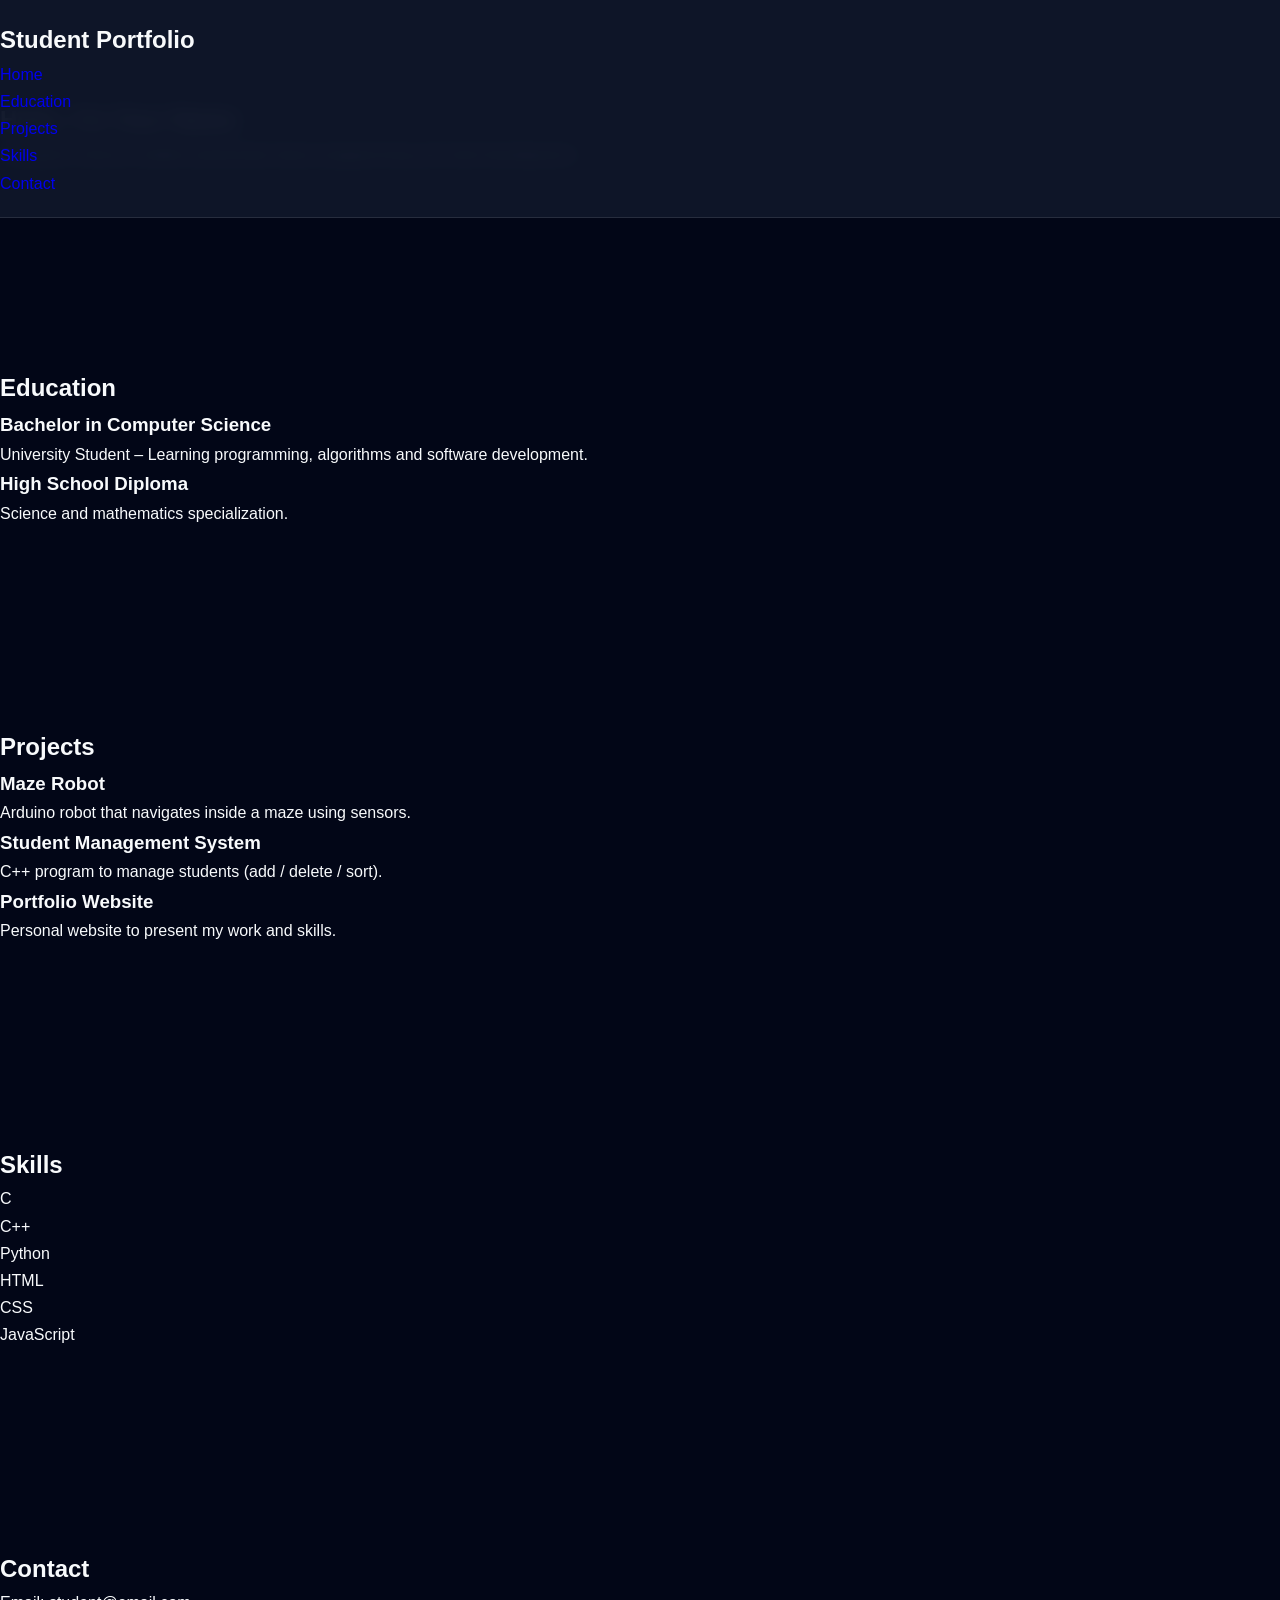
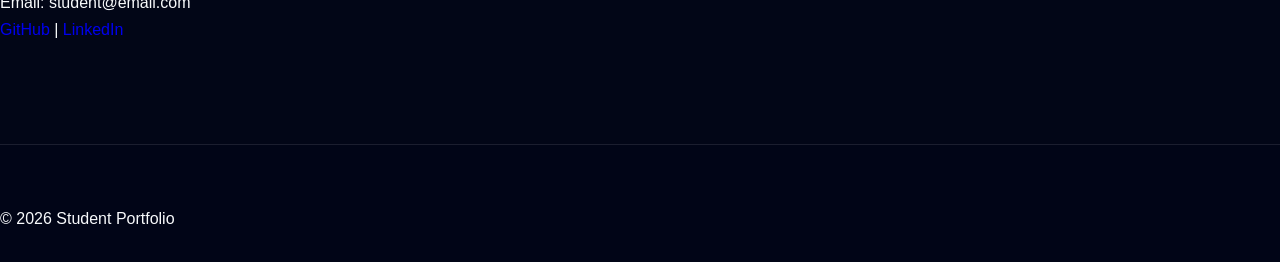
==== commit e9a84def: "Refactor index.html for improved portfolio layout Revised the structure and content of the portfolio" ====
--- a/index.html
+++ b/index.html
@@ -7,320 +7,139 @@
 
 <title>Student Portfolio</title>
 
-<link rel="icon" type="image/png" href="https://cdn-icons-png.flaticon.com/512/3135/3135755.png">
+<link rel="stylesheet" href="style.css">
 
 <link rel="stylesheet"
 href="https://cdnjs.cloudflare.com/ajax/libs/font-awesome/6.5.1/css/all.min.css">
 
-<link href="https://fonts.googleapis.com/css2?family=Inter:wght@300;400;500;600;700;800&display=swap"
-rel="stylesheet">
-
-<link rel="stylesheet" href="style.css">
 </head>
 
 <body>
 
-<div class="background-animation"></div>
-<div class="floating-elements" id="floatingElements"></div>
+<nav>
 
-<nav id="mainNav">
+<h2>Student Portfolio</h2>
 
-<div class="container nav-container">
+<ul>
+<li><a href="#home">Home</a></li>
+<li><a href="#education">Education</a></li>
+<li><a href="#projects">Projects</a></li>
+<li><a href="#skills">Skills</a></li>
+<li><a href="#contact">Contact</a></li>
+</ul>
 
-<a href="#" class="logo">Student Portfolio</a>
-
-<div class="nav-links">
-<a href="#home">Home</a>
-<a href="#education">Education</a>
-<a href="#journey">Projects</a>
-<a href="#skills">Skills</a>
-</div>
-
-</div>
 </nav>
 
-<!-- HERO -->
+<section id="home">
 
-<section id="home" class="hero">
-
-<div class="container">
-
-<div class="hero-content">
-
-<div class="hero-text fade-in">
-
-<h1>Hello! I'm <span>Your Name</span></h1>
+<h1>Hello, I'm <span>Your Name</span></h1>
 
 <p>
-Computer Science student passionate about programming,
-web development and problem solving.
-I enjoy learning new technologies and building projects.
+Computer Science student passionate about programming
+and web development.
 </p>
 
-<a href="#journey" class="cta-button">See My Projects</a>
+</section>
 
-</div>
+<section id="education">
 
-<div class="hero-visual fade-in">
+<h2>Education</h2>
 
-<div class="floating-card">
+<div class="card">
 
-<div class="card-content">
+<h3>Bachelor in Computer Science</h3>
 
-<div class="profile-avatar">
-<img src="https://cdn-icons-png.flaticon.com/512/3135/3135715.png">
-</div>
-
-<h3>Your Name</h3>
-<p>Computer Science Student</p>
-
-<div class="location-chip">
-<i class="fas fa-map-marker-alt"></i>
-<span>Morocco</span>
-</div>
-
-<div style="margin-top:20px;padding:15px;background:rgba(16,185,129,0.1);border-radius:10px;width:100%;">
-
-<p style="font-size:0.9rem;margin-bottom:5px;"><strong>University:</strong></p>
-
-<p style="font-size:1.1rem;font-weight:600;color:var(--accent);">
-University Student
+<p>
+University Student – Learning programming,
+algorithms and software development.
 </p>
 
 </div>
 
-</div>
-</div>
+<div class="card">
 
-</div>
-</div>
-</div>
-
-</section>
-
-<!-- EDUCATION -->
-
-<section id="education" class="education">
-
-<div class="container">
-
-<div class="section-title fade-in">
-<h2>Education</h2>
-<p>My academic background.</p>
-</div>
-
-<div class="cards-grid">
-
-<div class="glass-card fade-in">
-
-<div class="card-icon">
-<i class="fas fa-university"></i>
-</div>
-
-<h3 class="card-title">Bachelor in Computer Science</h3>
+<h3>High School Diploma</h3>
 
 <p>
-Currently studying computer science and learning
-programming, algorithms and software development.
+Science and mathematics specialization.
 </p>
-
-</div>
-
-<div class="glass-card fade-in">
-
-<div class="card-icon">
-<i class="fas fa-book"></i>
-</div>
-
-<h3 class="card-title">High School Diploma</h3>
-
-<p>
-Completed high school with a focus on mathematics
-and science which built the foundation for my
-interest in technology.
-</p>
-
-</div>
-
-<div class="glass-card fade-in">
-
-<div class="card-icon">
-<i class="fas fa-lightbulb"></i>
-</div>
-
-<h3 class="card-title">Learning Goals</h3>
-
-<p>
-My goal is to become a professional software developer
-and contribute to innovative technology projects.
-</p>
-
-</div>
-
-</div>
-</div>
-
-</section>
-
-<!-- PROJECTS -->
-
-<section id="journey" class="journey">
-
-<div class="container">
-
-<div class="section-title fade-in">
-<h2>Projects</h2>
-<p>Some academic and personal projects.</p>
-</div>
-
-<div class="journey-timeline">
-
-<div class="timeline-item fade-in">
-
-<div class="timeline-year">2024</div>
-
-<div class="timeline-content">
-
-<h3 style="color:white">Maze Robot Project</h3>
-
-<p>
-Built a robot using Arduino that can navigate inside
-a maze using sensors and motors.
-</p>
-
-</div>
-</div>
-
-<div class="timeline-item fade-in">
-
-<div class="timeline-year">2025</div>
-
-<div class="timeline-content">
-
-<h3 style="color:white">Student Management System</h3>
-
-<p>
-Developed a C++ program to manage student data,
-including adding, modifying and sorting records.
-</p>
-
-</div>
-</div>
-
-<div class="timeline-item fade-in">
-
-<div class="timeline-year">2026</div>
-
-<div class="timeline-content">
-
-<h3 style="color:white">Portfolio Website</h3>
-
-<p>
-Created a personal portfolio website to present
-my projects, skills and academic background.
-</p>
-
-</div>
-</div>
-
-</div>
-</div>
-
-</section>
-
-<!-- SKILLS -->
-
-<section id="skills" class="skills">
-
-<div class="container">
-
-<div class="section-title fade-in">
-<h2>Skills</h2>
-<p>Technologies I am learning</p>
-</div>
-
-<div class="skills-container">
-
-<div class="skill-category fade-in">
-
-<div class="skill-header">
-
-<div class="skill-icon">
-<i class="fas fa-code"></i>
-</div>
-
-<div>
-<h3 style="color:white">Programming</h3>
-</div>
-
-</div>
-
-<div class="skill-items">
-<div class="skill-item">C</div>
-<div class="skill-item">C++</div>
-<div class="skill-item">Python</div>
-<div class="skill-item">JavaScript</div>
-</div>
-
-</div>
-
-<div class="skill-category fade-in">
-
-<div class="skill-header">
-
-<div class="skill-icon">
-<i class="fas fa-globe"></i>
-</div>
-
-<div>
-<h3 style="color:white">Web Development</h3>
-</div>
-
-</div>
-
-<div class="skill-items">
-<div class="skill-item">HTML</div>
-<div class="skill-item">CSS</div>
-<div class="skill-item">React</div>
-</div>
-
-</div>
-
-</div>
 
 </div>
 
 </section>
 
-<!-- FOOTER -->
+<section id="projects">
 
-<footer>
+<h2>Projects</h2>
 
-<div class="container">
+<div class="card">
 
-<div class="footer-content">
+<h3>Maze Robot</h3>
 
-<div>
-
-<h2 style="font-size:1.6rem;">Student Portfolio</h2>
-
-<p style="color:var(--gray)">
-Computer Science Student
+<p>
+Arduino robot that navigates inside a maze
+using sensors.
 </p>
 
 </div>
 
-<div class="social-links">
+<div class="card">
 
-<a href="#" class="social-link"><i class="fab fa-github"></i></a>
+<h3>Student Management System</h3>
 
-<a href="#" class="social-link"><i class="fab fa-linkedin"></i></a>
+<p>
+C++ program to manage students (add / delete / sort).
+</p>
 
 </div>
 
+<div class="card">
+
+<h3>Portfolio Website</h3>
+
+<p>
+Personal website to present my work and skills.
+</p>
+
 </div>
 
-</div>
+</section>
+
+<section id="skills">
+
+<h2>Skills</h2>
+
+<ul class="skills">
+
+<li>C</li>
+<li>C++</li>
+<li>Python</li>
+<li>HTML</li>
+<li>CSS</li>
+<li>JavaScript</li>
+
+</ul>
+
+</section>
+
+<section id="contact">
+
+<h2>Contact</h2>
+
+<p>Email: student@email.com</p>
+
+<p>
+
+<a href="#">GitHub</a> |
+<a href="#">LinkedIn</a>
+
+</p>
+
+</section>
+
+<footer>
+
+<p>© 2026 Student Portfolio</p>
 
 </footer>
 
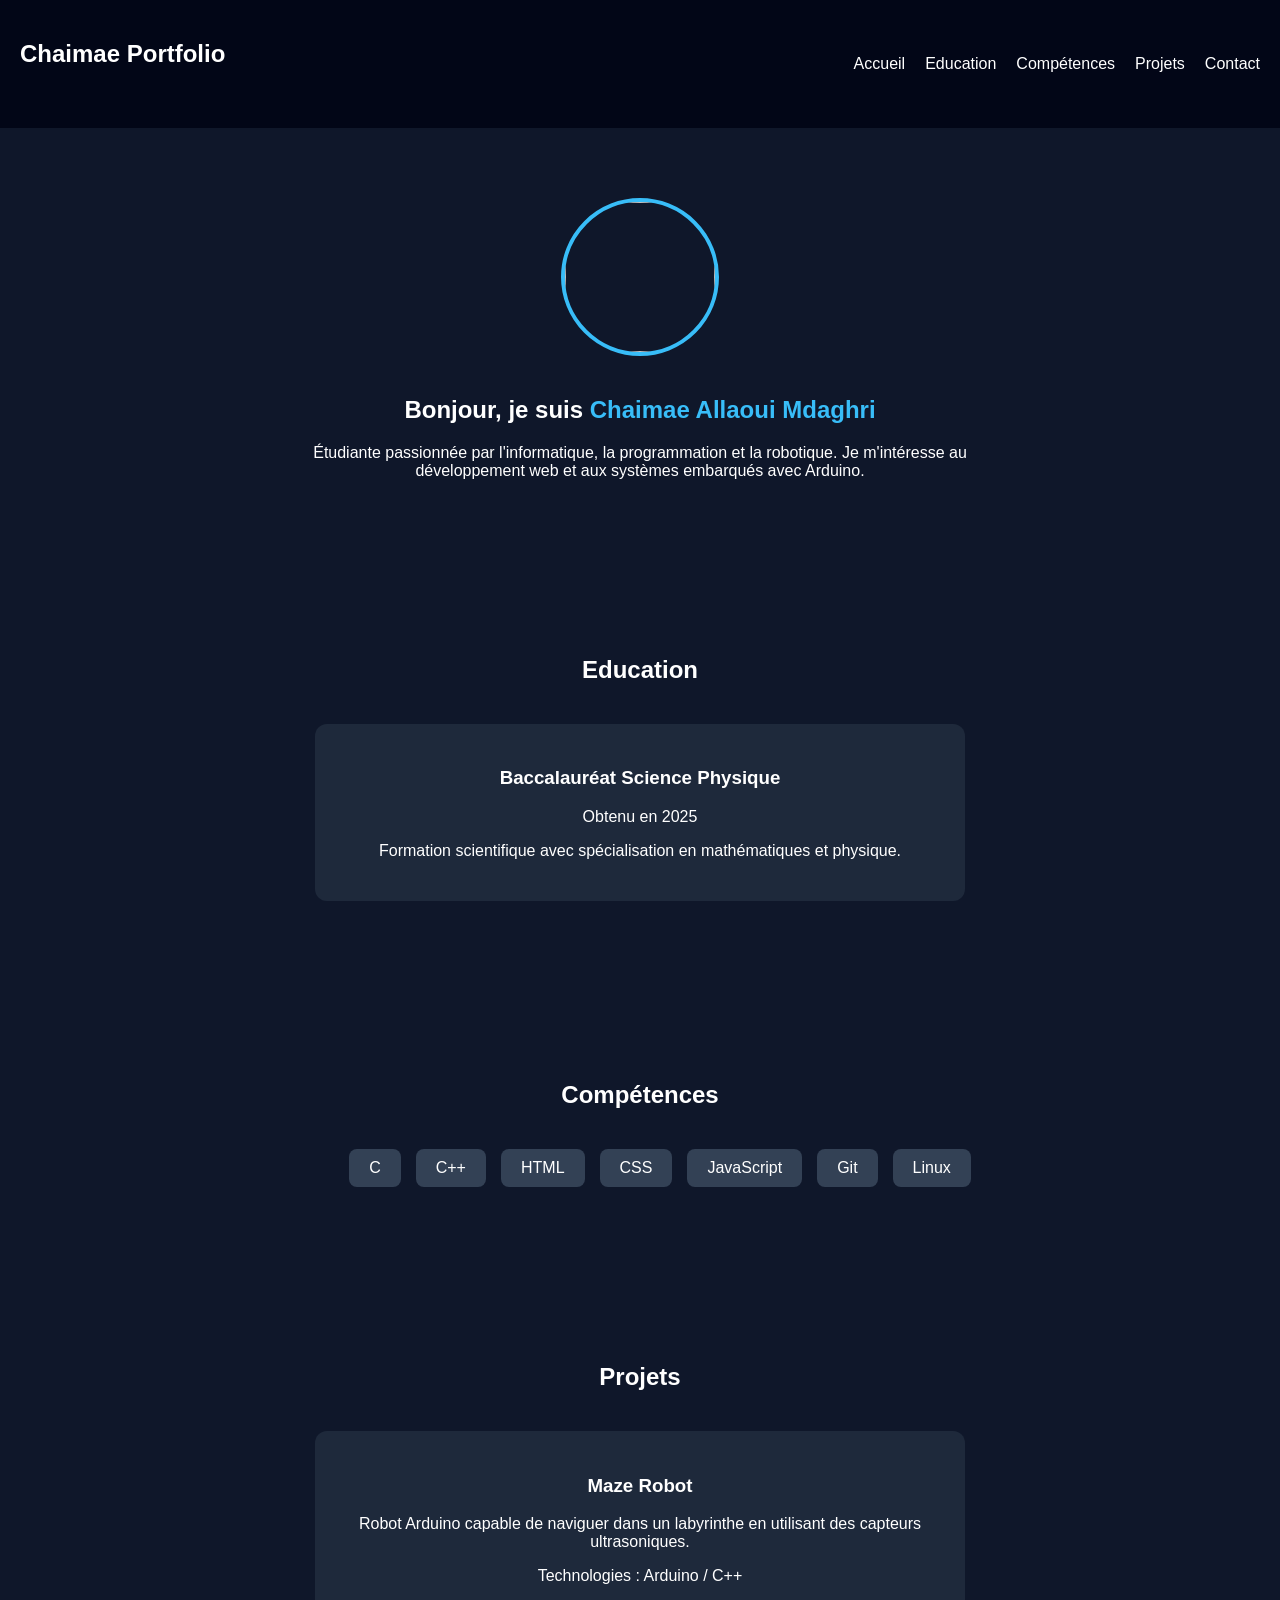
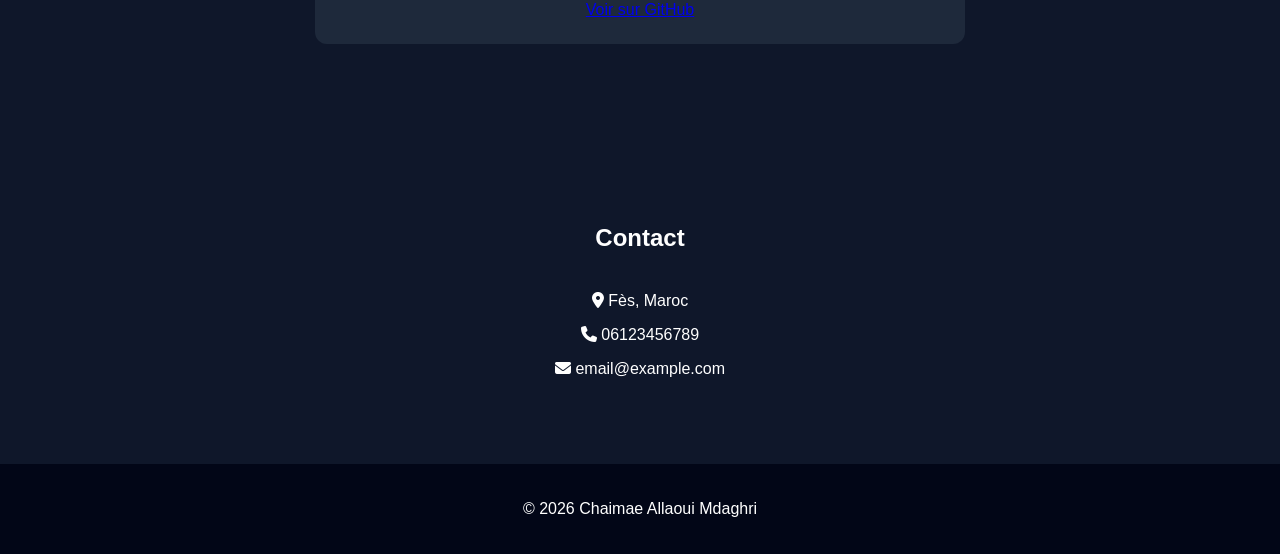
==== commit 6833f6cb: "Rename preview.html to index.html" ====
--- a/index.html
+++ b/index.html
@@ -1,149 +1,129 @@
-<!DOCTYPE html>
-<html lang="en">
-
-<head>
-<meta charset="UTF-8">
-<meta name="viewport" content="width=device-width, initial-scale=1.0">
-
-<title>Student Portfolio</title>
-
-<link rel="stylesheet" href="style.css">
-
-<link rel="stylesheet"
-href="https://cdnjs.cloudflare.com/ajax/libs/font-awesome/6.5.1/css/all.min.css">
-
-</head>
-
-<body>
-
-<nav>
-
-<h2>Student Portfolio</h2>
-
-<ul>
-<li><a href="#home">Home</a></li>
-<li><a href="#education">Education</a></li>
-<li><a href="#projects">Projects</a></li>
-<li><a href="#skills">Skills</a></li>
-<li><a href="#contact">Contact</a></li>
-</ul>
-
-</nav>
-
-<section id="home">
-
-<h1>Hello, I'm <span>Your Name</span></h1>
-
-<p>
-Computer Science student passionate about programming
-and web development.
-</p>
-
-</section>
-
-<section id="education">
-
-<h2>Education</h2>
-
-<div class="card">
-
-<h3>Bachelor in Computer Science</h3>
-
-<p>
-University Student – Learning programming,
-algorithms and software development.
-</p>
-
-</div>
-
-<div class="card">
-
-<h3>High School Diploma</h3>
-
-<p>
-Science and mathematics specialization.
-</p>
-
-</div>
-
-</section>
-
-<section id="projects">
-
-<h2>Projects</h2>
-
-<div class="card">
-
-<h3>Maze Robot</h3>
-
-<p>
-Arduino robot that navigates inside a maze
-using sensors.
-</p>
-
-</div>
-
-<div class="card">
-
-<h3>Student Management System</h3>
-
-<p>
-C++ program to manage students (add / delete / sort).
-</p>
-
-</div>
-
-<div class="card">
-
-<h3>Portfolio Website</h3>
-
-<p>
-Personal website to present my work and skills.
-</p>
-
-</div>
-
-</section>
-
-<section id="skills">
-
-<h2>Skills</h2>
-
-<ul class="skills">
-
-<li>C</li>
-<li>C++</li>
-<li>Python</li>
-<li>HTML</li>
-<li>CSS</li>
-<li>JavaScript</li>
-
-</ul>
-
-</section>
-
-<section id="contact">
-
-<h2>Contact</h2>
-
-<p>Email: student@email.com</p>
-
-<p>
-
-<a href="#">GitHub</a> |
-<a href="#">LinkedIn</a>
-
-</p>
-
-</section>
-
-<footer>
-
-<p>© 2026 Student Portfolio</p>
-
-</footer>
-
-<script src="script.js"></script>
-
-</body>
-</html>
+<!DOCTYPE html>
+<html lang="fr">
+
+<head>
+<meta charset="UTF-8">
+<meta name="viewport" content="width=device-width, initial-scale=1.0">
+
+<title>Portfolio - Chaimae Allaoui Mdaghri</title>
+
+<link rel="stylesheet" href="style.css">
+
+<link rel="stylesheet"
+href="https://cdnjs.cloudflare.com/ajax/libs/font-awesome/6.5.1/css/all.min.css">
+
+</head>
+
+<body>
+
+<nav>
+
+<h2>Chaimae Portfolio</h2>
+
+<ul>
+<li><a href="#home">Accueil</a></li>
+<li><a href="#education">Education</a></li>
+<li><a href="#skills">Compétences</a></li>
+<li><a href="#projects">Projets</a></li>
+<li><a href="#contact">Contact</a></li>
+</ul>
+
+</nav>
+
+<section id="home">
+
+<div class="hero">
+
+<img src="profile.jpg" class="profile">
+
+<h1>Bonjour, je suis <span>Chaimae Allaoui Mdaghri</span></h1>
+
+<p>
+Étudiante passionnée par l'informatique,
+la programmation et la robotique.
+Je m'intéresse au développement web
+et aux systèmes embarqués avec Arduino.
+</p>
+
+</div>
+
+</section>
+
+<section id="education">
+
+<h2>Education</h2>
+
+<div class="card">
+
+<h3>Baccalauréat Science Physique</h3>
+
+<p>Obtenu en 2025</p>
+
+<p>Formation scientifique avec spécialisation
+en mathématiques et physique.</p>
+
+</div>
+
+</section>
+
+<section id="skills">
+
+<h2>Compétences</h2>
+
+<ul class="skills">
+
+<li>C</li>
+<li>C++</li>
+<li>HTML</li>
+<li>CSS</li>
+<li>JavaScript</li>
+<li>Git</li>
+<li>Linux</li>
+
+</ul>
+
+</section>
+
+<section id="projects">
+
+<h2>Projets</h2>
+
+<div class="card">
+
+<h3>Maze Robot</h3>
+
+<p>
+Robot Arduino capable de naviguer dans un labyrinthe
+en utilisant des capteurs ultrasoniques.
+</p>
+
+<p>Technologies : Arduino / C++</p>
+
+<a href="https://github.com/">Voir sur GitHub</a>
+
+</div>
+
+</section>
+
+<section id="contact">
+
+<h2>Contact</h2>
+
+<p><i class="fa-solid fa-location-dot"></i> Fès, Maroc</p>
+
+<p><i class="fa-solid fa-phone"></i> 06123456789</p>
+
+<p><i class="fa-solid fa-envelope"></i> email@example.com</p>
+
+</section>
+
+<footer>
+
+<p>© 2026 Chaimae Allaoui Mdaghri</p>
+
+</footer>
+
+<script src="script.js"></script>
+
+</body>
+</html>
--- a/style.css
+++ b/style.css
@@ -1,970 +1,113 @@
-/* This code was created by @WerDeveloper.
-Unauthorized copying, distribution, or modification of this code, in whole or in part, is strictly prohibited without prior written permission.
-Please do not remove or alter the credit to the original creator. If you wish to use this code for personal or commercial purposes, kindly contact the creator for permissions.
-Thank you for respecting the work and effort that went into creating this code. */
-
-:root {
-    --primary: #6366f1;
-    --primary-dark: #4f46e5;
-    --secondary: #8b5cf6;
-    --accent: #10b981;
-    --dark: #0f172a;
-    --darker: #020617;
-    --light: #f8fafc;
-    --gray: #94a3b8;
-    --glass: rgba(255, 255, 255, 0.05);
-    --glass-border: rgba(255, 255, 255, 0.1);
-    --python-yellow: #ffd43b;
-    --python-blue: #306998;
-    --gradient-1: linear-gradient(135deg, #6366f1, #8b5cf6, #10b981);
-    --gradient-2: linear-gradient(135deg, rgba(99, 102, 241, 0.1), rgba(139, 92, 246, 0.1));
+body
+{
+font-family: Arial;
+margin:0;
+background:#0f172a;
+color:white;
 }
 
-* {
-    margin: 0;
-    padding: 0;
-    box-sizing: border-box;
+nav
+{
+display:flex;
+justify-content:space-between;
+align-items:center;
+padding:20px;
+background:#020617;
+position:sticky;
+top:0;
 }
 
-html {
-    scroll-behavior: smooth;
+nav ul
+{
+display:flex;
+list-style:none;
+gap:20px;
 }
 
-body {
-    font-family: 'Inter', sans-serif;
-    background-color: var(--darker);
-    color: var(--light);
-    line-height: 1.7;
-    overflow-x: hidden;
+nav a
+{
+color:white;
+text-decoration:none;
+transition:0.3s;
 }
 
-#securityPopup {
-    position: fixed;
-    top: 50%;
-    left: 50%;
-    transform: translate(-50%, -50%);
-    background: var(--dark);
-    border: 2px solid var(--primary);
-    border-radius: 15px;
-    padding: 30px;
-    z-index: 99999;
-    box-shadow: 0 20px 60px rgba(0, 0, 0, 0.5);
-    backdrop-filter: blur(10px);
-    width: 90%;
-    max-width: 400px;
-    text-align: center;
-    animation: popupFadeIn 0.3s ease-out;
+nav a:hover
+{
+color:#38bdf8;
 }
 
-#securityPopupOverlay {
-    position: fixed;
-    top: 0;
-    left: 0;
-    width: 100%;
-    height: 100%;
-    background: rgba(0, 0, 0, 0.7);
-    backdrop-filter: blur(5px);
-    z-index: 99998;
-    animation: overlayFadeIn 0.3s ease-out;
+section
+{
+padding:70px 20px;
+text-align:center;
 }
 
-@keyframes popupFadeIn {
-    from {
-        opacity: 0;
-        transform: translate(-50%, -50%) scale(0.9);
-    }
-
-    to {
-        opacity: 1;
-        transform: translate(-50%, -50%) scale(1);
-    }
+.hero
+{
+max-width:700px;
+margin:auto;
 }
 
-@keyframes overlayFadeIn {
-    from {
-        opacity: 0;
-    }
-
-    to {
-        opacity: 1;
-    }
+.profile
+{
+width:150px;
+height:150px;
+border-radius:50%;
+margin-bottom:20px;
+border:4px solid #38bdf8;
 }
 
-.background-animation {
-    position: fixed;
-    top: 0;
-    left: 0;
-    width: 100%;
-    height: 100%;
-    z-index: -1;
-    background: radial-gradient(circle at 20% 50%, rgba(99, 102, 241, 0.1) 0%, transparent 50%),
-        radial-gradient(circle at 80% 20%, rgba(139, 92, 246, 0.1) 0%, transparent 50%),
-        radial-gradient(circle at 40% 80%, rgba(16, 185, 129, 0.1) 0%, transparent 50%);
+h1 span
+{
+color:#38bdf8;
 }
 
-.floating-elements {
-    position: fixed;
-    top: 0;
-    left: 0;
-    width: 100%;
-    height: 100%;
-    z-index: -1;
-    overflow: hidden;
+h2
+{
+margin-bottom:40px;
 }
 
-.floating-element {
-    position: absolute;
-    border-radius: 50%;
-    background: var(--gradient-1);
-    opacity: 0.05;
-    filter: blur(40px);
+.card
+{
+background:#1e293b;
+padding:25px;
+margin:20px auto;
+max-width:600px;
+border-radius:12px;
+transition:0.3s;
 }
 
-.container {
-    max-width: 1200px;
-    margin: 0 auto;
-    padding: 0 20px;
+.card:hover
+{
+transform:translateY(-5px);
+box-shadow:0 10px 20px rgba(0,0,0,0.4);
 }
 
-nav {
-    position: fixed;
-    top: 0;
-    width: 100%;
-    z-index: 1000;
-    padding: 20px 0;
-    background: rgba(15, 23, 42, 0.95);
-    backdrop-filter: blur(10px);
-    border-bottom: 1px solid var(--glass-border);
-    transition: all 0.3s ease;
+.skills
+{
+display:flex;
+justify-content:center;
+flex-wrap:wrap;
+gap:15px;
 }
 
-nav.scrolled {
-    background: rgba(15, 23, 42, 0.98);
-    box-shadow: 0 5px 20px rgba(0, 0, 0, 0.2);
-    padding: 15px 0;
+.skills li
+{
+background:#334155;
+padding:10px 20px;
+border-radius:8px;
+list-style:none;
 }
 
-.nav-container {
-    display: flex;
-    justify-content: space-between;
-    align-items: center;
+.skills li:hover
+{
+background:#38bdf8;
+color:black;
 }
 
-.logo {
-    font-weight: 800;
-    font-size: 1.8rem;
-    background: var(--gradient-1);
-    -webkit-background-clip: text;
-    background-clip: text;
-    color: transparent;
-    text-decoration: none;
-    z-index: 1001;
-}
-
-.nav-links {
-    display: flex;
-    gap: 30px;
-}
-
-.nav-links a {
-    color: var(--light);
-    text-decoration: none;
-    font-weight: 500;
-    transition: all 0.3s ease;
-    position: relative;
-    padding: 5px 0;
-}
-
-.nav-links a:hover {
-    color: var(--primary);
-}
-
-.nav-links a::after {
-    content: '';
-    position: absolute;
-    bottom: 0;
-    left: 0;
-    width: 0;
-    height: 2px;
-    background: var(--gradient-1);
-    transition: width 0.3s ease;
-}
-
-.nav-links a:hover::after {
-    width: 100%;
-}
-
-.mobile-menu-toggle {
-    display: none;
-    flex-direction: column;
-    justify-content: space-between;
-    width: 30px;
-    height: 21px;
-    background: transparent;
-    border: none;
-    cursor: pointer;
-    padding: 0;
-    z-index: 1001;
-}
-
-.mobile-menu-toggle span {
-    width: 100%;
-    height: 3px;
-    background: var(--light);
-    border-radius: 3px;
-    transition: all 0.3s ease;
-}
-
-.mobile-menu-toggle.active span:nth-child(1) {
-    transform: rotate(45deg) translate(6px, 6px);
-}
-
-.mobile-menu-toggle.active span:nth-child(2) {
-    opacity: 0;
-}
-
-.mobile-menu-toggle.active span:nth-child(3) {
-    transform: rotate(-45deg) translate(6px, -6px);
-}
-
-.mobile-nav {
-    position: fixed;
-    top: 0;
-    right: -100%;
-    width: 280px;
-    height: 100vh;
-    background: rgba(15, 23, 42, 0.98);
-    backdrop-filter: blur(10px);
-    border-left: 1px solid var(--glass-border);
-    padding: 100px 30px 40px;
-    z-index: 1000;
-    transition: right 0.4s cubic-bezier(0.4, 0, 0.2, 1);
-    display: flex;
-    flex-direction: column;
-    gap: 25px;
-}
-
-.mobile-nav.active {
-    right: 0;
-}
-
-.mobile-nav a {
-    color: var(--light);
-    text-decoration: none;
-    font-size: 1.2rem;
-    font-weight: 500;
-    padding: 12px 20px;
-    border-radius: 10px;
-    transition: all 0.3s ease;
-    display: flex;
-    align-items: center;
-    gap: 15px;
-}
-
-.mobile-nav a i {
-    width: 25px;
-    text-align: center;
-    color: var(--primary);
-}
-
-.mobile-nav a:hover {
-    background: rgba(99, 102, 241, 0.1);
-    color: var(--primary);
-    transform: translateX(5px);
-}
-
-.mobile-overlay {
-    position: fixed;
-    top: 0;
-    left: 0;
-    width: 100%;
-    height: 100%;
-    background: rgba(0, 0, 0, 0.5);
-    backdrop-filter: blur(3px);
-    z-index: 999;
-    opacity: 0;
-    visibility: hidden;
-    transition: all 0.3s ease;
-}
-
-.mobile-overlay.active {
-    opacity: 1;
-    visibility: visible;
-}
-
-.hero {
-    padding: 160px 0 100px;
-    position: relative;
-    min-height: 100vh;
-    display: flex;
-    align-items: center;
-}
-
-.hero-content {
-    display: grid;
-    grid-template-columns: 1fr 1fr;
-    gap: 60px;
-    align-items: center;
-}
-
-.hero-text h1 {
-    font-size: 3.5rem;
-    font-weight: 800;
-    line-height: 1.1;
-    margin-bottom: 20px;
-    background: linear-gradient(to right, #f8fafc, #94a3b8);
-    -webkit-background-clip: text;
-    background-clip: text;
-    color: transparent;
-}
-
-.hero-text h1 span {
-    background: var(--gradient-1);
-    -webkit-background-clip: text;
-    background-clip: text;
-    color: transparent;
-}
-
-.hero-text p {
-    font-size: 1.2rem;
-    color: var(--gray);
-    margin-bottom: 30px;
-    max-width: 90%;
-}
-
-.cta-button {
-    display: inline-block;
-    padding: 15px 30px;
-    background: var(--gradient-1);
-    color: white;
-    text-decoration: none;
-    border-radius: 10px;
-    font-weight: 600;
-    font-size: 1rem;
-    transition: all 0.3s ease;
-    box-shadow: 0 10px 30px rgba(99, 102, 241, 0.3);
-    border: none;
-    cursor: pointer;
-}
-
-.cta-button:hover {
-    transform: translateY(-5px);
-    box-shadow: 0 15px 40px rgba(99, 102, 241, 0.4);
-}
-
-.hero-visual {
-    position: relative;
-}
-
-.floating-card {
-    background: var(--glass);
-    backdrop-filter: blur(10px);
-    border-radius: 20px;
-    padding: 30px;
-    border: 1px solid var(--glass-border);
-    box-shadow: 0 20px 60px rgba(0, 0, 0, 0.3);
-    position: relative;
-    overflow: hidden;
-}
-
-.floating-card::before {
-    content: '';
-    position: absolute;
-    top: 0;
-    left: 0;
-    width: 100%;
-    height: 5px;
-    background: var(--gradient-1);
-}
-
-.card-content {
-    display: flex;
-    flex-direction: column;
-    align-items: center;
-    text-align: center;
-}
-
-.profile-avatar {
-    width: 120px;
-    height: 120px;
-    border-radius: 50%;
-    background: var(--gradient-1); /* optional gradient background */
-    display: flex;
-    align-items: center;
-    justify-content: center;
-    margin-bottom: 20px;
-    border: 5px solid rgba(255, 255, 255, 0.1);
-    overflow: hidden;
-    transition: all 0.3s ease;
-}
-
-.profile-avatar img {
-    width: 100%;
-    height: 100%;
-    border-radius: 50%;
-    object-fit: cover;
-    transition: all 0.3s ease;
-}
-
-/* Glowing effect on hover */
-.profile-avatar:hover img {
-    box-shadow: 0 0 20px 5px rgba(255, 255, 255, 0.7);
-    transform: scale(1.05);
-}
-
-
-.location-chip {
-    display: inline-flex;
-    align-items: center;
-    gap: 8px;
-    background: rgba(99, 102, 241, 0.1);
-    padding: 8px 16px;
-    border-radius: 30px;
-    margin-top: 15px;
-    border: 1px solid rgba(99, 102, 241, 0.2);
-}
-
-.scroll-down {
-    position: absolute;
-    bottom: 40px;
-    left: 50%;
-    transform: translateX(-50%);
-    z-index: 10;
-    animation: bounce 2s infinite;
-    transition: opacity 0.5s ease, visibility 0.5s ease, transform 0.5s ease;
-}
-
-.scroll-down a {
-    display: flex;
-    flex-direction: column;
-    align-items: center;
-    text-decoration: none;
-    color: var(--light);
-    transition: all 0.3s ease;
-}
-
-.scroll-down i {
-    font-size: 1.8rem;
-    margin-bottom: 10px;
-    background: var(--gradient-1);
-    -webkit-background-clip: text;
-    background-clip: text;
-    color: transparent;
-}
-
-.scroll-down span {
-    font-size: 0.9rem;
-    opacity: 0.8;
-}
-
-.scroll-down:hover i {
-    transform: translateY(5px);
-}
-
-@keyframes bounce {
-
-    0%,
-    20%,
-    50%,
-    80%,
-    100% {
-        transform: translateX(-50%) translateY(0);
-    }
-
-    40% {
-        transform: translateX(-50%) translateY(-10px);
-    }
-
-    60% {
-        transform: translateX(-50%) translateY(-5px);
-    }
-}
-
-.scroll-to-top {
-    position: fixed;
-    bottom: 30px;
-    right: 30px;
-    width: 50px;
-    height: 50px;
-    background: var(--gradient-1);
-    border-radius: 50%;
-    display: flex;
-    align-items: center;
-    justify-content: center;
-    color: white;
-    font-size: 1.3rem;
-    cursor: pointer;
-    z-index: 999;
-    opacity: 0;
-    visibility: hidden;
-    transform: translateY(20px);
-    transition: all 0.4s ease;
-    box-shadow: 0 5px 15px rgba(99, 102, 241, 0.3);
-    border: none;
-}
-
-.scroll-to-top.visible {
-    opacity: 1;
-    visibility: visible;
-    transform: translateY(0);
-}
-
-.scroll-to-top:hover {
-    transform: translateY(-5px);
-    box-shadow: 0 10px 20px rgba(99, 102, 241, 0.4);
-}
-
-section {
-    padding: 100px 0;
-    position: relative;
-}
-
-.section-title {
-    text-align: center;
-    margin-bottom: 60px;
-}
-
-.section-title h2 {
-    font-size: 2.5rem;
-    font-weight: 800;
-    margin-bottom: 15px;
-    background: linear-gradient(to right, #f8fafc, #94a3b8);
-    -webkit-background-clip: text;
-    background-clip: text;
-    color: transparent;
-}
-
-.section-title p {
-    color: var(--gray);
-    max-width: 600px;
-    margin: 0 auto;
-}
-
-.cards-grid {
-    display: grid;
-    grid-template-columns: repeat(auto-fill, minmax(350px, 1fr));
-    gap: 30px;
-}
-
-.glass-card {
-    background: var(--glass);
-    backdrop-filter: blur(10px);
-    border-radius: 20px;
-    padding: 30px;
-    border: 1px solid var(--glass-border);
-    transition: all 0.4s ease;
-    position: relative;
-    overflow: hidden;
-}
-
-.glass-card::before {
-    content: '';
-    position: absolute;
-    top: 0;
-    left: 0;
-    width: 100%;
-    height: 100%;
-    background: var(--gradient-2);
-    opacity: 0;
-    transition: opacity 0.4s ease;
-}
-
-.glass-card:hover::before {
-    opacity: 1;
-}
-
-.glass-card:hover {
-    transform: translateY(-10px);
-    border-color: rgba(99, 102, 241, 0.3);
-}
-
-.card-icon {
-    width: 60px;
-    height: 60px;
-    border-radius: 12px;
-    background: var(--gradient-1);
-    display: flex;
-    align-items: center;
-    justify-content: center;
-    font-size: 24px;
-    margin-bottom: 20px;
-    color: white;
-}
-
-.card-title {
-    font-size: 1.5rem;
-    font-weight: 700;
-    margin-bottom: 15px;
-    color: white;
-}
-
-.journey-timeline {
-    position: relative;
-    max-width: 800px;
-    margin: 0 auto;
-}
-
-.journey-timeline::before {
-    content: '';
-    position: absolute;
-    left: 50%;
-    top: 0;
-    bottom: 0;
-    width: 2px;
-    background: var(--gradient-1);
-    transform: translateX(-50%);
-}
-
-.timeline-item {
-    display: flex;
-    margin-bottom: 50px;
-    position: relative;
-}
-
-.timeline-item:nth-child(odd) {
-    flex-direction: row-reverse;
-}
-
-.timeline-content {
-    background: var(--glass);
-    backdrop-filter: blur(10px);
-    border-radius: 15px;
-    padding: 25px;
-    width: calc(50% - 40px);
-    border: 1px solid var(--glass-border);
-    position: relative;
-}
-
-.timeline-item:nth-child(odd) .timeline-content {
-    margin-left: 40px;
-}
-
-.timeline-item:nth-child(even) .timeline-content {
-    margin-right: 40px;
-}
-
-.timeline-year {
-    position: absolute;
-    top: 50%;
-    width: 80px;
-    height: 80px;
-    border-radius: 50%;
-    background: var(--gradient-1);
-    display: flex;
-    align-items: center;
-    justify-content: center;
-    font-weight: 700;
-    font-size: 1.2rem;
-    color: white;
-    z-index: 1;
-    transform: translateY(-50%);
-    box-shadow: 0 10px 30px rgba(99, 102, 241, 0.4);
-}
-
-.timeline-item:nth-child(odd) .timeline-year {
-    left: calc(50% - 40px);
-}
-
-.timeline-item:nth-child(even) .timeline-year {
-    right: calc(50% - 40px);
-}
-
-/* Skills Section */
-.skills-container {
-    display: grid;
-    grid-template-columns: repeat(auto-fill, minmax(300px, 1fr));
-    gap: 30px;
-}
-
-.skill-category {
-    background: var(--glass);
-    backdrop-filter: blur(10px);
-    border-radius: 15px;
-    padding: 25px;
-    border: 1px solid var(--glass-border);
-}
-
-.skill-header {
-    display: flex;
-    align-items: center;
-    gap: 15px;
-    margin-bottom: 20px;
-}
-
-.skill-icon {
-    width: 50px;
-    height: 50px;
-    border-radius: 10px;
-    background: var(--gradient-1);
-    display: flex;
-    align-items: center;
-    justify-content: center;
-    font-size: 20px;
-    color: white;
-}
-
-.skill-items {
-    display: flex;
-    flex-wrap: wrap;
-    gap: 10px;
-}
-
-.skill-item {
-    background: rgba(99, 102, 241, 0.1);
-    padding: 8px 15px;
-    border-radius: 20px;
-    font-size: 0.9rem;
-    border: 1px solid rgba(99, 102, 241, 0.2);
-    transition: all 0.3s ease;
-}
-
-.skill-item:hover {
-    background: rgba(99, 102, 241, 0.2);
-    transform: translateY(-3px);
-}
-
-.skill-item.python {
-    background: linear-gradient(135deg, rgba(48, 105, 152, 0.2), rgba(255, 212, 59, 0.2));
-    border-color: rgba(48, 105, 152, 0.3);
-}
-
-footer {
-    background: rgba(2, 6, 23, 0.8);
-    padding: 60px 0 30px;
-    border-top: 1px solid var(--glass-border);
-}
-
-.footer-content {
-    display: flex;
-    justify-content: space-between;
-    align-items: center;
-    margin-bottom: 40px;
-}
-
-.social-links {
-    display: flex;
-    justify-content: center;
-    align-items: center;
-    gap: 15px;
-}
-
-.social-link {
-    width: 50px;
-    height: 50px;
-    border-radius: 12px;
-    background: var(--glass);
-    display: flex;
-    align-items: center;
-    justify-content: center;
-    color: white;
-    font-size: 20px;
-    transition: all 0.3s ease;
-    border: 1px solid var(--glass-border);
-}
-
-.social-link:hover {
-    background: var(--gradient-1);
-    transform: translateY(-5px);
-}
-
-.copyright {
-    text-align: center;
-    color: var(--gray);
-    font-size: 0.9rem;
-    padding-top: 30px;
-    border-top: 1px solid var(--glass-border);
-}
-
-@media (max-width: 1024px) {
-    .hero-text h1 {
-        font-size: 2.8rem;
-    }
-
-    .section-title h2 {
-        font-size: 2.2rem;
-    }
-
-    .cards-grid,
-    .skills-container {
-        grid-template-columns: repeat(auto-fill, minmax(300px, 1fr));
-    }
-
-    .scroll-to-top {
-        bottom: 20px;
-        right: 20px;
-    }
-}
-
-@media (max-width: 768px) {
-    .mobile-menu-toggle {
-        display: flex;
-    }
-
-    .nav-links {
-        display: none;
-    }
-
-    .hero {
-        padding: 140px 0 80px;
-        min-height: 90vh;
-    }
-
-    .hero-content {
-        grid-template-columns: 1fr;
-        gap: 40px;
-        text-align: center;
-    }
-
-    .hero-text h1 {
-        font-size: 2.5rem;
-    }
-
-    .hero-text p {
-        max-width: 100%;
-        font-size: 1.1rem;
-    }
-
-    .scroll-down {
-        bottom: 30px;
-    }
-
-    .scroll-down i {
-        font-size: 1.5rem;
-    }
-
-    section {
-        padding: 80px 0;
-    }
-
-    .section-title h2 {
-        font-size: 2rem;
-    }
-
-    .section-title p {
-        padding: 0 15px;
-    }
-
-    .cards-grid,
-    .skills-container {
-        grid-template-columns: 1fr;
-    }
-
-    .glass-card {
-        padding: 25px;
-    }
-
-    .journey-timeline::before {
-        left: 30px;
-    }
-
-    .timeline-item {
-        flex-direction: row !important;
-        margin-bottom: 40px;
-    }
-
-    .timeline-content {
-        width: calc(100% - 100px);
-        margin-left: 100px !important;
-        margin-right: 0 !important;
-    }
-
-    .timeline-year {
-        left: 30px !important;
-        right: auto !important;
-        transform: translateY(-50%);
-        width: 70px;
-        height: 70px;
-        font-size: 1rem;
-    }
-
-    .footer-content {
-        flex-direction: column;
-        gap: 30px;
-        text-align: center;
-    }
-
-    .scroll-to-top {
-        width: 45px;
-        height: 45px;
-        font-size: 1.1rem;
-    }
-}
-
-@media (max-width: 480px) {
-    .hero {
-        padding: 120px 0 60px;
-        min-height: 85vh;
-    }
-
-    .hero-text h1 {
-        font-size: 2rem;
-    }
-
-    .hero-text p {
-        font-size: 1rem;
-    }
-
-    .floating-card {
-        padding: 20px;
-    }
-
-    .profile-avatar {
-        width: 100px;
-        height: 100px;
-        font-size: 40px;
-    }
-
-    .section-title h2 {
-        font-size: 1.8rem;
-    }
-
-    .card-title {
-        font-size: 1.3rem;
-    }
-
-    .glass-card {
-        padding: 20px;
-    }
-
-    .timeline-content {
-        padding: 20px;
-    }
-
-    .mobile-nav {
-        width: 100%;
-        padding: 100px 20px 40px;
-    }
-
-    .scroll-to-top {
-        bottom: 15px;
-        right: 15px;
-        width: 40px;
-        height: 40px;
-        font-size: 1rem;
-    }
-}
-
-a,
-a:link,
-a:visited,
-a:hover,
-a:active {
-    text-decoration: none;
-}
-
-.fade-in {
-    opacity: 0;
-    transform: translateY(30px);
-    transition: opacity 0.8s ease, transform 0.8s ease;
-}
-
-.fade-in.visible {
-    opacity: 1;
-    transform: translateY(0);
-
-}
-
-/* This code was created by @WerDeveloper.
-Unauthorized copying, distribution, or modification of this code, in whole or in part, is strictly prohibited without prior written permission.
-Please do not remove or alter the credit to the original creator. If you wish to use this code for personal or commercial purposes, kindly contact the creator for permissions.
-Thank you for respecting the work and effort that went into creating this code. */
+footer
+{
+text-align:center;
+padding:20px;
+background:#020617;
+}
